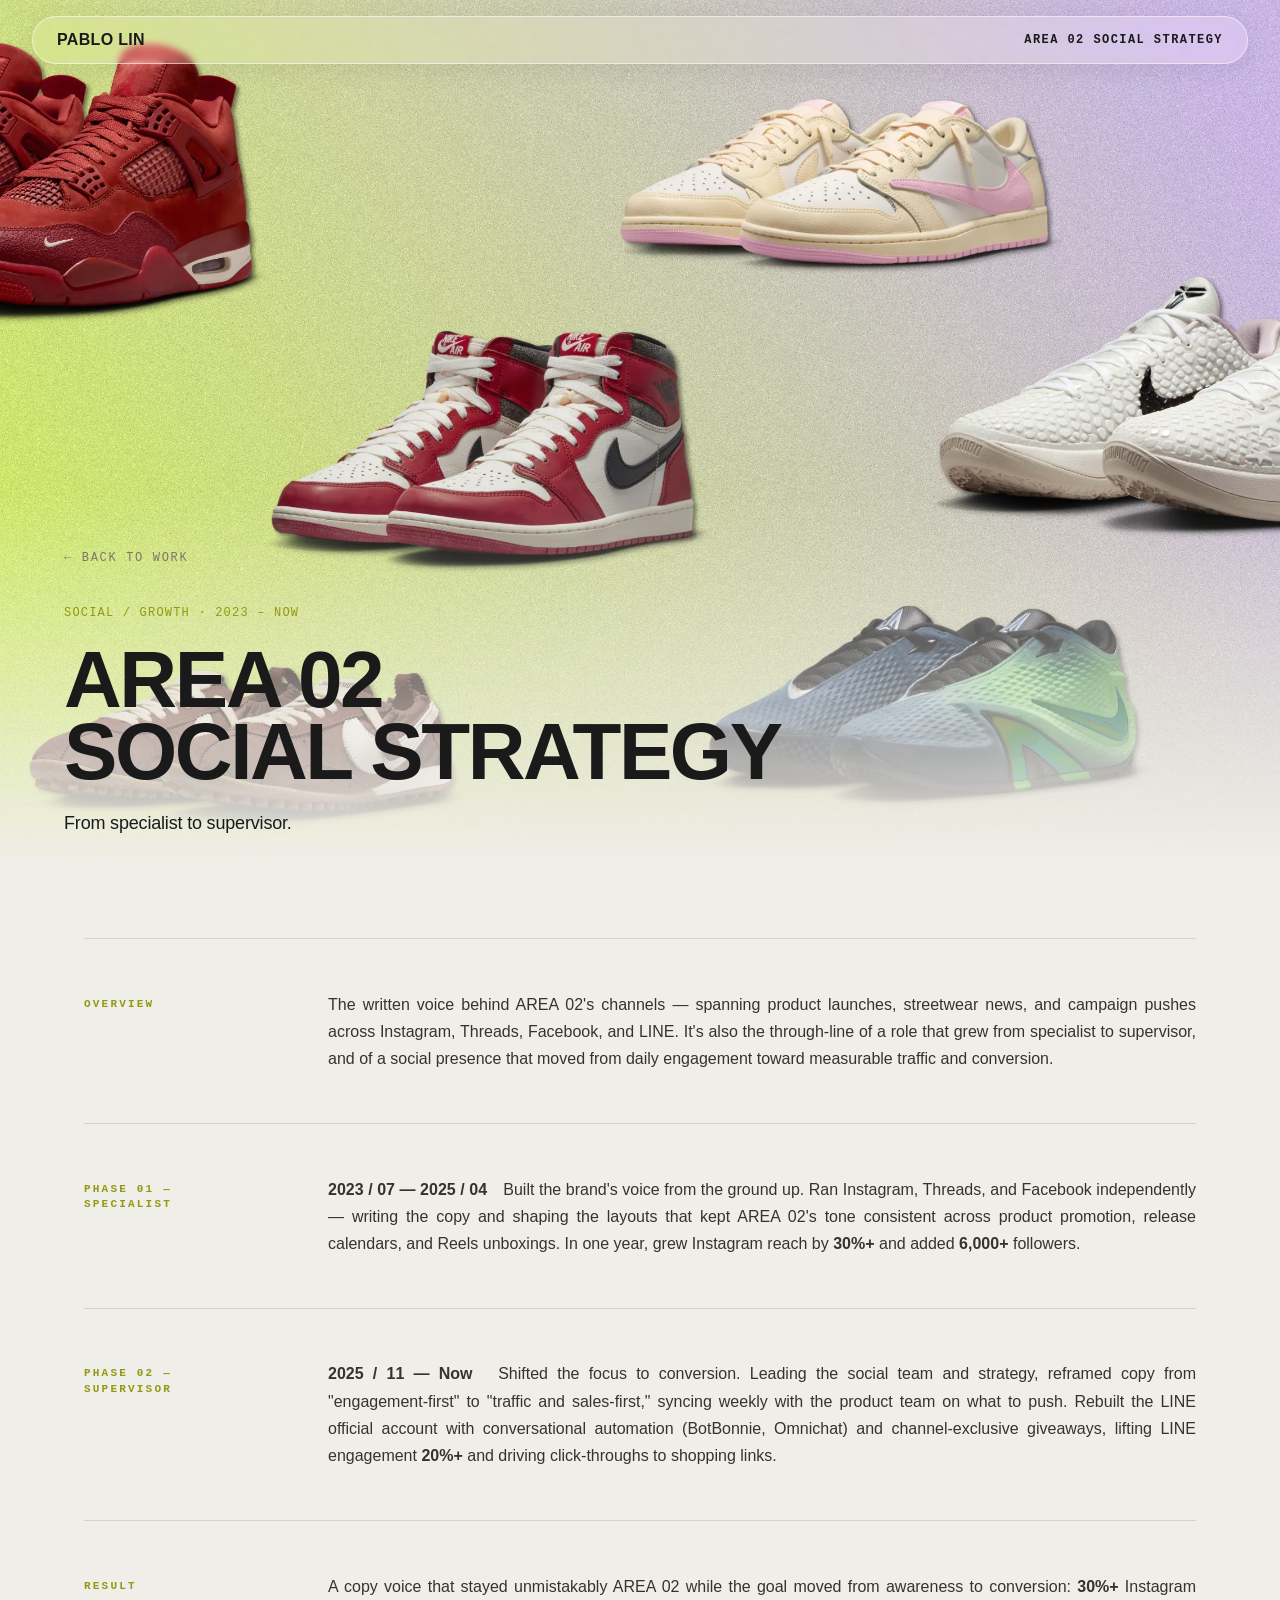
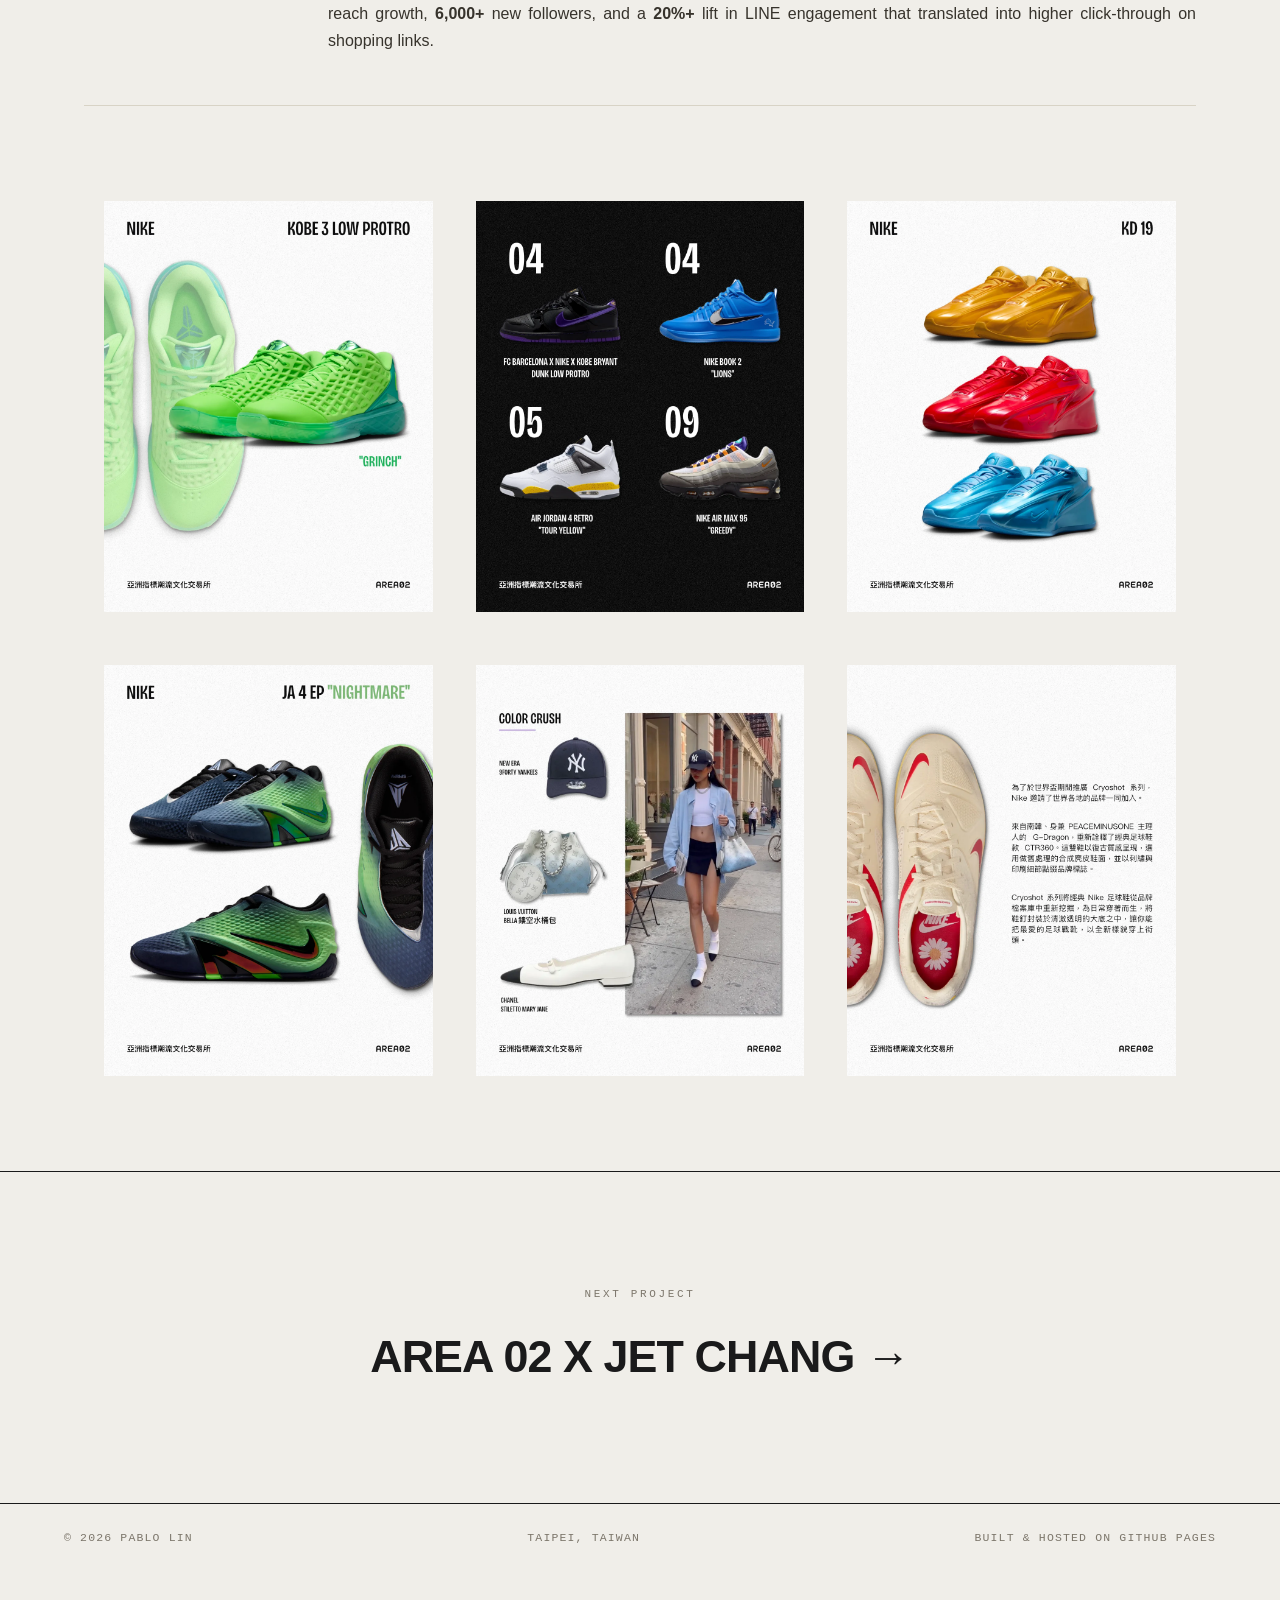
==== work/area02-copywriting.html @ 7b8060ae "更新 copywriting 作品頁內容" ====
<!DOCTYPE html>
<html lang="en">
<head>
<meta charset="UTF-8">
<meta name="viewport" content="width=device-width, initial-scale=1.0">
<title>AREA 02 Copywriting · Pablo Lin</title>
<!-- This page is in /work, so css/js use ../ to go up one level -->
<link rel="stylesheet" href="../style.css">
<link rel="icon" href="data:image/svg+xml,<svg xmlns='http://www.w3.org/2000/svg' viewBox='0 0 100 100'><circle cx='50' cy='50' r='50' fill='%23929910'/></svg>">
</head>
<body>

<nav>
  <a href="../index.html" class="mark">Pablo Lin</a>
</nav>

<!-- 滿版 Banner Hero（僅 Copywriting 頁專用） -->
<section class="cw-hero">
  <!-- 會隨捲動淡出的滿版底圖 -->
  <div class="cw-hero-media">
    <img src="../images/area02-copywriting/area02-copywriting-banner.webp" alt="AREA 02 Copywriting">
  </div>

  <!-- 疊在圖上、靠左下的文字 -->
  <div class="cw-hero-caption">
    <a href="../index.html#work" class="backlink">← Back to Work</a>
    <div class="case-tags">Social / Growth · 2023 – Now</div>
    <h1 class="cw-title">AREA 02<br>Social Strategy</h1>
    <p class="cw-sub">From specialist to supervisor.</p>
  </div>
</section>

<div class="wrap">
  <!-- 總覽：這頁是「文案」的整體能力，而非單一專案 -->
  <div class="case-body reveal">
    <h3>Overview</h3>
    <div>
      <p>The written voice behind AREA 02's channels — spanning product launches, streetwear news, and campaign pushes across Instagram, Threads, Facebook, and LINE. It's also the through-line of a role that grew from specialist to supervisor, and of a social presence that moved from daily engagement toward measurable traffic and conversion.</p>
    </div>
  </div>

  <!-- 第一階段：Specialist -->
  <div class="case-body reveal">
    <h3>Phase 01 — Specialist</h3>
    <div>
      <p><b>2023 / 07 — 2025 / 04</b>　Built the brand's voice from the ground up. Ran Instagram, Threads, and Facebook independently — writing the copy and shaping the layouts that kept AREA 02's tone consistent across product promotion, release calendars, and Reels unboxings. In one year, grew Instagram reach by <strong>30%+</strong> and added <strong>6,000+</strong> followers.</p>
    </div>
  </div>

  <!-- 第二階段：Supervisor -->
  <div class="case-body reveal">
    <h3>Phase 02 — Supervisor</h3>
    <div>
      <p><b>2025 / 11 — Now</b>　Shifted the focus to conversion. Leading the social team and strategy, reframed copy from "engagement-first" to "traffic and sales-first," syncing weekly with the product team on what to push. Rebuilt the LINE official account with conversational automation (BotBonnie, Omnichat) and channel-exclusive giveaways, lifting LINE engagement <strong>20%+</strong> and driving click-throughs to shopping links.</p>
    </div>
  </div>

  <!-- 結論：用真實數字收攏 -->
  <div class="case-body reveal">
    <h3>Result</h3>
    <div>
      <p>A copy voice that stayed unmistakably AREA 02 while the goal moved from awareness to conversion: <strong>30%+</strong> Instagram reach growth, <strong>6,000+</strong> new followers, and a <strong>20%+</strong> lift in LINE engagement that translated into higher click-through on shopping links.</p>
    </div>
  </div>
</div>

<div class="wrap">
  <div class="gallery reveal">
    <div class="shot"><img src="../images/area02-copywriting/area02-copywriting-1.webp" alt="AREA 02 Copywriting — sample 1"></div>
    <div class="shot"><img src="../images/area02-copywriting/area02-copywriting-2.webp" alt="AREA 02 Copywriting — sample 2"></div>
    <div class="shot"><img src="../images/area02-copywriting/area02-copywriting-3.webp" alt="AREA 02 Copywriting — sample 3"></div>
    <div class="shot"><img src="../images/area02-copywriting/area02-copywriting-4.webp" alt="AREA 02 Copywriting — sample 4"></div>
    <div class="shot"><img src="../images/area02-copywriting/area02-copywriting-5.webp" alt="AREA 02 Copywriting — sample 5"></div>
    <div class="shot"><img src="../images/area02-copywriting/area02-copywriting-6.webp" alt="AREA 02 Copywriting — sample 6"></div>
  </div>
</div>

<div class="next-proj">
  <div class="wrap">
    <div class="pre">Next Project</div>
    <a href="area02-jet-chang.html">AREA 02 x Jet Chang →</a>
  </div>
</div>

<footer>
  <span>© 2026 Pablo Lin</span>
  <span>Taipei, Taiwan</span>
  <span>Built &amp; hosted on GitHub Pages</span>
</footer>

<script src="../app.js"></script>
</body>
</html>
---- style.css ----
/* =========================================================
   Pablo Lin — Portfolio 樣式表
   目錄：
   01. 全域設定（變數、reset、共用容器）
   02. 導覽列 NAV（浮動毛玻璃膠囊）
   03. 首頁 HERO（大標、個人資訊、照片、Scroll 提示）
   04. 跑馬燈 MARQUEE
   05. 區塊通用（section 間距、區塊標題）
   06. SELECTED WORK 作品網格
   07. ABOUT 關於
   08. EXPERIENCE 經歷
   09. CONTACT 聯絡
   10. FOOTER 頁尾
   11. 作品內頁 CASE STUDY（內頁 hero、metrics、內文、圖庫、下一個專案）
   12. 進場動畫 REVEAL 與 keyframes
   13. 響應式 RWD（手機 ≤820px）
   14. 列印樣式 PRINT
   15. 頁面切換動畫（View Transitions）
   ========================================================= */


/* ============ 01. 全域設定 ============ */
/* 全站顏色 / 字體變數，改這裡就能一次換色換字 */
:root{
  --paper:#F0EEE9;
  --ink:#1A1A1B;
  --muted:#7c766b;
  --line:#d8d3c6;
  --accent:#929910;
  --display:"Helvetica Neue",Helvetica,Arial,sans-serif;
  --serif:Georgia,"Times New Roman",serif;
  --mono:"SF Mono",ui-monospace,Menlo,Consolas,monospace;
  /* 流動間距系統：手機最小值 → 隨螢幕等比放大 → 約 1600px 一起觸頂維持一致 */
  --space-sm:  clamp(18px, 1.75vw, 28px);
  --space-md:  clamp(28px, 3vw, 48px);
  --space-lg:  clamp(40px, 4vw, 64px);
  --space-xl:  clamp(72px, 9vw, 144px);
  --space-2xl: clamp(110px, 13vw, 208px);
  /* 作品內頁標題區的上方留白（可獨立微調，隨螢幕等比縮放） */
  --case-hero-top: clamp(96px, 11vw, 180px);
}

*{
  margin:0;
  padding:0;
  box-sizing:border-box
}

html{
  scroll-behavior:smooth;
  overflow-x:hidden;
}

body{
  background:var(--paper);
  color:var(--ink);
  font-family:var(--display);
  -webkit-font-smoothing:antialiased;
  overflow-x:hidden;
  line-height:1.4;
}

a{
  color:inherit;
  text-decoration:none
}

::selection{
  background:var(--accent);
  color:#fff
}

/* .wrap：全站共用的置中容器（最大寬 1240、左右留白） */
.wrap{
  max-width:1240px;
  margin:0 auto;
  padding:0 clamp(20px,5vw,64px)
}


/* ============ 02. 導覽列 NAV ============ */
/* 固定在頂端的浮動膠囊，毛玻璃效果 */
nav{
  position:fixed;
  top:clamp(12px, 1.6vw, 16px);          /* 上方距離也隨螢幕微縮，手機更貼近頂端 */
  left:0;
  right:0;
  z-index:50;
  width:calc(100% - clamp(24px, 5vw, 128px));  /* 左右留白隨螢幕等比縮放，取代固定 32px */
  max-width:1600px;                            /* 上方選單列最大寬 1600px */
  margin:0 auto;
  display:flex;
  align-items:center;
  justify-content:space-between;
  gap:24px;
  padding:12px 24px;
  border-radius:100px;
  background:rgba(240,238,233,.3);
  backdrop-filter:blur(3px) saturate(1.4);
  -webkit-backdrop-filter:blur(3px) saturate(1.4);
  border:1px solid rgba(255,255,255,.55);
  box-shadow:0 6px 24px rgba(26,26,27,.08);
  color:var(--ink)
}

nav .mark{
  font-weight:800;
  letter-spacing:.02em;
  font-size:16px;
  text-transform:uppercase
}

nav ul{
  display:flex;
  gap:26px;
  list-style:none;
  font-size:13px;
  letter-spacing:.14em;
  text-transform:uppercase
}

nav a:hover{
  opacity:.55
}

/* 內頁導覽列標題：預設隱藏，往下滑、大標消失後才淡入 */
.nav-title{
  font-family:var(--mono);
  font-size:12px;
  letter-spacing:.12em;
  text-transform:uppercase;
  color:var(--ink);
  font-weight:700;
  opacity:0;
  transform:translateY(-4px);
  transition:opacity .4s ease, transform .4s ease;
  pointer-events:none;
  white-space:nowrap;
  overflow:hidden;
  text-overflow:ellipsis;
  max-width:60vw;
}

nav.show-title .nav-title{
  opacity:1;
  transform:none;
}


/* ============ 03. 首頁 HERO ============ */
/* header：整個首屏，內容靠上排列 */
header{
  min-height:min(100svh, 900px);
  display:flex;
  flex-direction:column;
  justify-content:flex-start;
  position:relative;
  padding-top:clamp(130px,25vh,210px)
}

/* eyebrow：大標上方的小標籤（Social & Marketing…） */
.eyebrow{
  font-family:var(--mono);
  font-size:12px;
  letter-spacing:.32em;
  text-transform:uppercase;
  color:var(--accent);
  margin-bottom:26px
}

.eyebrow span{
  display:inline-block;
  opacity:0;
  transform:translateY(14px);
  animation:rise .8s cubic-bezier(.2,.7,.2,1) forwards
}

/* h1：Pablo Lin 大標，兩個 .row 各佔一行；em 是主色點綴 */
h1{
  font-weight:800;
  font-size:clamp(3rem,9vw,8rem);
  line-height:.86;
  letter-spacing:-.03em;
  text-transform:uppercase
}

h1 .row{
  overflow:hidden;
  display:block
}

h1 .row i{
  display:block;
  font-style:normal;
  transform:translateY(105%);
  animation:slideUp .95s cubic-bezier(.16,1,.3,1) forwards
}

h1 .row:nth-child(2) i{
  animation-delay:.08s
}

h1 em{
  font-family:var(--serif);
  font-style:normal;
  font-weight:400;
  color:var(--accent)
}

/* hero-meta：大標下方的職稱／年資小字 */
.hero-meta{
  display:flex;
  flex-wrap:wrap;
  gap:12px 44px;
  margin-top:clamp(30px,5vw,58px);
  font-size:14px;
  letter-spacing:.02em;
  color:var(--muted);
  opacity:0;
  animation:rise 1s ease .5s forwards
}

.hero-meta b{
  color:var(--ink);
  font-weight:700
}

/* scroll-cue：左下角「Scroll」提示（手機會隱藏） */
.scroll-cue{
  position:absolute;
  bottom:34px;
  left:max(clamp(20px,5vw,64px),calc((100% - 1240px)/2 + clamp(20px,5vw,64px)));
  font-family:var(--mono);
  font-size:11px;
  letter-spacing:.28em;
  text-transform:uppercase;
  color:var(--muted);
  display:flex;
  align-items:center;
  gap:10px;
  opacity:0;
  animation:rise 1s ease .8s forwards
}

.scroll-cue .dot{
  width:6px;
  height:6px;
  border-radius:50%;
  background:var(--accent);
  animation:blink 1.6s infinite
}

/* hero-grid：左文字、右圓形照片的兩欄排版 */
.hero-grid{
  display:grid;
  grid-template-columns:1.4fr .9fr;
  align-items:center;
  gap:clamp(30px,6vw,80px)
}

.hero-photo{
  opacity:0;
  transform:translateY(14px);
  animation:rise 1s ease .45s forwards
}

.hero-photo img{
  width:100%;
  aspect-ratio:1/1;
  border-radius:50%;
  object-fit:cover;
  display:block;
  border:1px solid var(--line)
}


/* ============ 04. 跑馬燈 MARQUEE ============ */
/* 黑底橫向無限捲動的技能標語列 */
.marquee{
  border-top:1px solid var(--ink);
  border-bottom:1px solid var(--ink);
  overflow:hidden;
  white-space:nowrap;
  padding:14px 0;
  background:var(--ink);
  color:var(--paper)
}

.marquee div{
  display:inline-block;
  animation:scroll 28s linear infinite;
  font-weight:700;
  text-transform:uppercase;
  letter-spacing:.04em;
  font-size:15px
}

.marquee span{
  padding:0 26px
}

.marquee span i{
  font-style:normal;
  color:var(--accent)
}


/* ============ 05. 區塊通用 ============ */
/* section：各大區塊的上下間距；sec-head：區塊編號 + 標題 */
section{
  padding:var(--space-xl) 0;
  scroll-margin-top:90px
}

.sec-head{
  display:flex;
  align-items:baseline;
  gap:16px;
  margin-bottom:var(--space-lg);
}

.sec-head .no{
  font-family:var(--mono);
  font-size:13px;
  color:var(--accent);
  letter-spacing:.1em
}

.sec-head h2{
  font-size:clamp(1.6rem,4vw,2.6rem);
  text-transform:uppercase;
  letter-spacing:-.01em;
  font-weight:800
}


/* ============ 06. SELECTED WORK 作品網格 ============ */
/* work-grid：自動排列的卡片網格，寬螢幕多欄、窄螢幕自動變單欄 */
.work-grid{
  display:grid;
  grid-template-columns:repeat(auto-fit,minmax(300px,1fr));
  gap:clamp(24px,3vw,44px)
}

/* work-card：單張作品卡（圖在上、資訊在下） */
.work-card{
  display:flex;
  flex-direction:column
}

/* 圖片區：固定 4:3，hover 時圖片微放大 */
.work-card-img{
  aspect-ratio:4/3;
  overflow:hidden;
  background:var(--line);
  border-radius:14px;
}

.work-card-img img{
  width:100%;
  height:100%;
  object-fit:cover;
  display:block;
  transition:transform .7s cubic-bezier(.22,1,.36,1)
}

.work-card:hover .work-card-img img{
  transform:scale(1.05)
}

/* 卡片文字區：撐滿剩餘高度，好讓 meta 貼到底 */
.work-card-info{
  padding-top:16px;
  display:flex;
  flex-direction:column;
  flex:1
}

.work-card .idx{
  font-family:var(--mono);
  font-size:12px;
  color:var(--muted)
}

.work-card-title{
  font-size:clamp(1.1rem,2vw,1.5rem);
  font-weight:800;
  text-transform:uppercase;
  letter-spacing:-.02em;
  line-height:1.1;
  margin-top:8px;
  transition:color .4s cubic-bezier(.22,1,.36,1)
}

.work-card:hover .work-card-title{
  color:var(--accent)
}

.work-card-desc{
  font-family:var(--display);
  font-size:14px;
  line-height:1.55;
  color:var(--muted);
  margin-top:8px
}

.work-card-meta{
  display:block;
  font-family:var(--mono);
  font-size:11.5px;
  letter-spacing:.06em;
  text-transform:uppercase;
  color:var(--muted);
  margin-top:auto;
  padding-top:12px
}


/* ============ 07. ABOUT 關於 ============ */
/* about-grid：左自我介紹、右能力/工具卡片的兩欄 */
.about-grid{
  display:grid;
  grid-template-columns:1.4fr 1fr;
  gap:clamp(30px,6vw,90px)
}

.about-grid .lead{
  font-size:clamp(1.3rem,3vw,2.1rem);
  line-height:1.32;
  font-weight:500;
  letter-spacing:-.01em
}

.about-grid .lead em{
  font-family:var(--serif);
  font-style:normal;
  color:var(--accent);
  font-weight:400
}

.about-grid .body{
  font-family:var(--display);
  text-align:justify;
  hyphens:auto;
  font-size:15px;
  line-height:1.7;
  color:#4a463f;
  max-width:52ch;
  padding-top:clamp(15px,2.8vw,35px)
}

/* sidecard：右側 Capabilities / Tools 卡片 */
.sidecard{
  border-top:2px solid var(--ink);
  padding-top:20px
}

.sidecard h3{
  font-family:var(--mono);
  font-size:11px;
  letter-spacing:.24em;
  text-transform:uppercase;
  color:var(--muted);
  margin-bottom:16px
}

/* taglist：能力/工具的膠囊標籤（hover 變主色底黑字） */
.taglist{
  display:flex;
  flex-wrap:wrap;
  gap:8px;
  margin-bottom:36px
}

.taglist span{
  border:1px solid var(--line);
  border-radius:100px;
  padding:7px 14px;
  font-size:12.5px;
  letter-spacing:.02em;
  transition:background-color .35s cubic-bezier(.22,1,.36,1),color .35s cubic-bezier(.22,1,.36,1),border-color .35s cubic-bezier(.22,1,.36,1)
}

.taglist span:hover{
  background:var(--accent);
  color:var(--paper);
  border-color:var(--accent)
}


/* ============ 08. EXPERIENCE 經歷 ============ */
/* exp-row：每段經歷（左時間、右職稱與敘述） */
.exp-row{
  display:grid;
  grid-template-columns:180px 1fr;
  gap:20px;
  padding:26px 0;
  border-top:1px solid var(--line)
}

.exp-row:last-child{
  border-bottom:1px solid var(--line)
}

.exp-row .when{
  font-family:var(--mono);
  font-size:12.5px;
  color:var(--muted);
  letter-spacing:.04em;
  padding-top:5px
}

.exp-row .role{
  font-size:clamp(1.15rem,2.4vw,1.5rem);
  font-weight:700;
  text-transform:uppercase;
  letter-spacing:-.01em
}

.exp-row .org{
  color:var(--accent);
  font-weight:700
}

.exp-row p{
  font-family:var(--display);
  text-align:justify;
  hyphens:auto;
  margin-top:10px;
  font-size:14.5px;
  line-height:1.6;
  color:#4a463f;
  max-width:125ch
}

/* 收窄 Experience 到 Contact 之間的間距 */
#experience{
  padding-bottom:var(--space-md)
}


/* ============ 09. CONTACT 聯絡 ============ */
/* 置中的大型 CTA「Let's talk」與社群連結 */
.contact{
  text-align:center;
  padding-top:var(--space-2xl);
  padding-bottom:var(--space-2xl);
}

.contact .pre{
  font-family:var(--mono);
  font-size:12px;
  letter-spacing:.28em;
  text-transform:uppercase;
  color:var(--muted);
  margin-bottom:24px
}

.contact a.big{
  display:inline-block;
  font-size:clamp(2.6rem,12vw,9rem);
  font-weight:800;
  text-transform:uppercase;
  letter-spacing:-.03em;
  line-height:.9;
  transition:.35s
}

.contact a.big:hover{
  color:var(--accent);
  letter-spacing:-.01em
}

.contact a.big em{
  font-family:var(--serif);
  font-style:normal;
  font-weight:400
}

/* socials：Email / IG / LinkedIn，hover 有底線動畫 */
.socials{
  display:flex;
  justify-content:center;
  gap:30px;
  margin-top:44px;
  font-size:13px;
  letter-spacing:.16em;
  text-transform:uppercase
}

.socials a{
  position:relative
}

.socials a::after{
  content:"";
  position:absolute;
  left:0;
  bottom:-5px;
  width:0;
  height:1.5px;
  background:var(--accent);
  transition:.3s
}

.socials a:hover::after{
  width:100%
}


/* ============ 10. FOOTER 頁尾 ============ */
footer{
  border-top:1px solid var(--ink);
  padding:26px clamp(20px,5vw,64px) 64px;
  display:flex;
  justify-content:space-between;
  flex-wrap:wrap;
  gap:12px;
  font-family:var(--mono);
  font-size:11.5px;
  letter-spacing:.1em;
  text-transform:uppercase;
  color:var(--muted)
}


/* ============ 11. 作品內頁 CASE STUDY ============ */
/* case-hero / case-hero-grid：內頁頂端，左文字（含 metrics）右圖片 */
.case-hero{
  padding-top:var(--case-hero-top);
  padding-bottom:var(--space-xl)
}

.backlink{
  font-family:var(--mono);
  font-size:12px;
  letter-spacing:.14em;
  text-transform:uppercase;
  color:var(--muted);
  display:inline-flex;
  gap:8px;
  margin-bottom:var(--space-md);
}

.backlink:hover{
  color:var(--accent)
}

.case-tags{
  font-family:var(--mono);
  font-size:12px;
  letter-spacing:.1em;
  color:var(--accent);
  text-transform:uppercase;
  margin-bottom:var(--space-sm);
}

/* 讓左欄成為「量測容器」，標題依左欄寬度縮放，不影響右邊影片 */
.case-hero-text{
  container-type:inline-size;   /* 宣告這欄是容器，寬度由 grid 比例決定 */
  min-width:0;                  /* 允許左欄照 1.3fr 縮放，不被標題撐寬 */
}

.case-title{
  font-size:clamp(20px, 6cqi, 48px);   /* cqi = 左欄寬度的百分比，不是螢幕 */
  white-space:nowrap;
  font-weight:800;
  text-transform:uppercase;
  letter-spacing:-.03em;
  line-height:.9
}

.case-hero-grid{
  display:grid;
  grid-template-columns:1.3fr .9fr;
  align-items:center;
  gap:clamp(30px,5vw,70px)
}

.case-photo img{
  width:100%;
  aspect-ratio:4/5;
  object-fit:contain;
  display:block;
  border:none;
  border-radius:14px;
}

/* 影片作品：右側自動播放的影片（Reels 直式 9/16；橫式影片改 16/9） */
.case-photo video{
  width:120%;
  aspect-ratio:1/1;
  object-fit:cover;
  display:block;
  border:none;
  border-radius:14px;
  justify-self:end;
}

/* metrics / stat：成效數字（做成像首頁小字的輕量橫排） */
.metrics{
  display:flex;
  flex-wrap:wrap;
  gap:14px 48px;
  background:none;
  border:none;
  margin:var(--space-sm) 0 0;
}

.stat{
  background:none;
  padding:0
}

.stat .num{
  font-size:14px;
  font-weight:700;
  color:var(--ink);
  letter-spacing:.02em;
  line-height:1.3
}

.stat .num em{
  font-family:var(--display);
  font-style:normal;
  color:var(--accent);
  font-weight:800
}

.stat .lbl{
  font-family:var(--display);
  font-size:14px;
  letter-spacing:.02em;
  text-transform:none;
  color:var(--muted);
  margin-top:2px
}

/* case-body：Overview 等內文區塊（左小標、右段落，上下有分隔線） */
.case-body{
  display:grid;
  grid-template-columns:180px 1fr;
  gap:clamp(24px,5vw,70px);
  margin-top:var(--space-md);
  padding:var(--space-lg) 0;
  border-top:1px solid var(--line);
  align-items:start;          /* ← 改回靠上對齊（或直接刪掉這行也是靠上）*/
}

/* 第二塊以後不要 margin-top，讓每條分隔線上下對稱 */
.case-body + .case-body{
  margin-top:0;
}

.case-body:last-of-type{
  border-bottom:1px solid var(--line)
}

.case-body h3{
  font-family:var(--mono);
  font-size:11px;
  letter-spacing:.2em;
  text-transform:uppercase;
  color:var(--accent);
  padding-top:6px
}

.case-body p{
  text-align:justify;
  hyphens:auto;
  font-family:var(--display);
  font-size:clamp(1rem,1.2vw,1.5rem);
  line-height:1.7;
  color:#37332c;
  max-width:100ch
}

.case-body p+p{
  margin-top:var(--space-sm);
}

/* gallery / shot：作品圖庫（兩欄，.tall 可跨兩列做直式圖） */
.gallery{
  display:grid;
  grid-template-columns:repeat(3,minmax(0,1fr));
  gap:3px;
  margin-top:clamp(38px, 6.5vw, 70px);      /* 與「上方」分隔線的距離 */
  margin-bottom:clamp(38px, 6.5vw, 70px);   /* 與「下方」分隔線的距離 */
}

/* 方形圖庫：加上 .gallery-square 的頁面，圖片變 1:1 */
.gallery-square .shot, .gallery-square .shot img{
  aspect-ratio:1/1;
}

.shot{
  aspect-ratio:4/5;
  background:none;
  border:none;
  display:flex;
  align-items:center;
  justify-content:center;
  font-family:var(--mono);
  font-size:12px;
  letter-spacing:.1em;
  text-transform:uppercase;
  color:var(--muted);
  text-align:center;
  padding:20px
}

.shot.tall{
  aspect-ratio:auto;
  grid-row:span 2
}

.shot img{
  width:100%;
  aspect-ratio:4/5;   /* 圖片自己帶比例，高度不再依賴父層 → iOS 也正常 */
  height:auto;
  object-fit:cover;
  display:block
}

/* next-proj：內頁底部「下一個專案」導引 */
.next-proj{
  border-top:1px solid var(--ink);
  padding:var(--space-xl) 0;
  text-align:center;
}

.next-proj .pre{
  font-family:var(--mono);
  font-size:11px;
  letter-spacing:.24em;
  text-transform:uppercase;
  color:var(--muted);
  margin-bottom:var(--space-sm);
}

.next-proj a{
  font-size:clamp(1.4rem,4.5vw,2.8rem);
  font-weight:800;
  text-transform:uppercase;
  letter-spacing:-.02em;
  transition:color .3s
}

.next-proj a:hover{
  color:var(--accent)
}

/* ===== Copywriting 頁專用：滿版 Banner Hero ===== */
/* 滿版一整屏；背景色就是圖片淡出後會露出的顏色 */
.cw-hero{
  position:relative;
  height:100svh;
  overflow:hidden;
  background:var(--paper);
}

/* 會被 JS 淡出的圖層（圖片＋漸層） */
.cw-hero-media{
  position:absolute;
  inset:0;
  will-change:opacity;
  /* 下半部柔和淡出成透明 → 融進 --paper，自然無縫、不變暗 */
  -webkit-mask-image:linear-gradient(to bottom, #000 55%, transparent 96%);
          mask-image:linear-gradient(to bottom, #000 55%, transparent 96%);
}

.cw-hero-media img{
  width:100%;
  height:100%;
  object-fit:cover;
  display:block;
}

/* 左下角文字容器：底部已淡成米白，改用深色才讀得到 */
.cw-hero-caption{
  position:absolute;
  left:0;
  bottom:0;
  width:100%;
  max-width:1600px;
  padding:clamp(24px,5vw,64px);
  color:var(--ink);
}

.cw-hero-caption .backlink{
  color:var(--muted);
  margin-bottom:var(--space-md);
}

.cw-hero-caption .case-tags{
  margin-bottom:var(--space-sm);      /* tags 維持橄欖綠，在深色漸層上也清楚 */
}

/* 滿版大標：這裡是滿版，用 vw 縮放最合適 */
.cw-title{
  font-size:clamp(36px, 6.5vw, 80px);
  font-weight:800;
  text-transform:uppercase;
  letter-spacing:-.03em;
  line-height:.9;
  margin-bottom:var(--space-sm);
}

/* banner 副標題 */
.cw-sub{
  font-size:clamp(12px, 1.5vw, 18px);
  font-weight:400;
  letter-spacing:-.01em;
  line-height:1.4;
  color:var(--ink);
  max-width:36ch;
}


/* ============ 12. 進場動畫 REVEAL 與 keyframes ============ */
/* reveal：捲動進入畫面時淡入上移（由 app.js 加上 .in 觸發） */
.reveal{
  opacity:0;
  transform:translateY(30px);
  transition:opacity .9s cubic-bezier(.16,1,.3,1),transform .9s cubic-bezier(.16,1,.3,1)
}

.reveal.in{
  opacity:1;
  transform:none
}

@keyframes slideUp{
  to{transform:translateY(0)}
}

@keyframes rise{
  to{opacity:1;transform:none}
}

@keyframes blink{
  0%,100%{opacity:1}50%{opacity:.25}
}

@keyframes scroll{
  to{transform:translateX(-50%)}
}


/* ============ 13. 響應式 RWD（手機 ≤820px） ============ */
@media(max-width:820px){
  /* 導覽列：顯示選單連結並縮小塞進膠囊 */
  nav{gap:12px;padding:11px 20px}
  nav ul{display:flex;gap:14px;font-size:11px;letter-spacing:.06em}
  nav .mark{font-size:14px}

  /* 首頁 HERO（手機版）：加大與選單列距離、下方留白對齊跑馬燈下方間距 */
  header{
    min-height:auto;
    padding-top:clamp(100px, 16vh, 140px);   /* ① 小標離選單列更遠，隨螢幕高度等比縮放 */
    padding-bottom:var(--space-xl);          /* ② 跑馬燈「上方」間距 = 下方 #work 的 padding-top，兩邊一致又同步縮放 */
  }
  
  /* 手機版 HERO 排序：小標 → 照片 → 姓名 → 職稱 */
  .hero-grid{
    grid-template-columns:1fr;
    gap:0;                    /* 改由各元素自己的 margin 控距，避免和 gap 疊加 */
  }

  .hero-text{
    display:contents;         /* 外框消失，內部元素直接參與 grid 排序 */
  }

  .eyebrow{
    order:1;                  /* 小標最上面（保留自身的下方間距） */
    display:inline-block;font-size:8px;
  }

  .hero-photo{
    order:2;
    max-width:200px;
    margin:0 0 24px;          /* 靠左 + 與姓名的距離 */
    justify-self:start;       /* grid 成員靠左對齊 */
  }

  h1{
    order:3;                  /* 姓名 */
  }

  .hero-meta{
    order:4;                  /* 職稱（保留自身的上方間距） */
  }

  h1 .row{display:inline-block}      /* 大標在手機並成一行 */
  .scroll-cue{display:none}          /* 手機隱藏 Scroll 提示 */

  /* 跑馬燈：縮小字級與高度 */
  .marquee{padding:8px 0}
  .marquee div{font-size:10px}
  .marquee span{padding:0 16px}

  /* 手機版：Selected Work 卡片間距再開大 */
  .work-grid {
    gap: 48px;
  }

  /* 手機版：每張卡片下方加分隔線（最後一張不加） */
  .work-card:not(:last-child) {
    padding-bottom: 48px;
    border-bottom: 1px solid var(--line);
  }

  /* About / Experience：收成單欄；長文改左對齊比較好讀 */
  .about-grid{grid-template-columns:1fr}
  .exp-row{grid-template-columns:1fr;gap:6px}
  .about-grid .body,.exp-row p{text-align:left;hyphens:none}

  /* 作品內頁：hero 與內文收成單欄、圖片置中 */
  .case-hero-grid{grid-template-columns:1fr;gap:28px}
  /* 手機版：作品內頁影片加寬一點、隨螢幕等比縮放、置中 */
  .case-photo video{
    width:100%;         /* 主要調整鈕：想更寬就把這個 % 加大（例如 92%） */
    max-width:400px;   /* 大手機上的安全上限，避免過寬 */
    margin:0 auto;
  }

  .case-body{grid-template-columns:1fr;gap:14px}
  /* 手機版：單欄要用 minmax(0,1fr)，格子才不會被大圖撐破 */
  .gallery{grid-template-columns:minmax(0,1fr)}
  /* grid 項目預設 min-width:auto 會被圖片撐開，強制歸零 */
  .shot{min-width:0}
  .shot.tall{grid-row:auto;aspect-ratio:4/3}

  /* 手機版：作品內頁照片置中、限制最大寬避免破版 */
  .case-photo img{
    width:90%;
    max-width:420px;
    margin:0 auto;
  }

  /* Copywriting 內頁手機版：banner 裁切對齊中間偏上（依你的圖調整） */
  .cw-hero-media img{
    object-position:35% 50%;
  }
}


/* ============ 14. 列印樣式 PRINT ============ */
/* 列印時隱藏導覽/動畫、白底、縮短間距 */
@media print{
  nav,.scroll-cue,.marquee{display:none}
  body{background:#fff}
  .reveal{opacity:1;transform:none}
  section{padding:30px 0}
  header{min-height:auto}
}


/* ============ 15. 頁面切換動畫（View Transitions） ============ */
/* 啟用跨頁面切換動畫 */
@view-transition{
  navigation: auto;
}

@keyframes page-slide-up{
  from{ transform: translateY(100%);}
}

@keyframes page-slide-down{
  to{ transform: translateY(100%);}
}

/* 前進（點連結進入新頁）：新頁從底部滑上來、蓋住舊頁 */
html:active-view-transition-type(forward)::view-transition-new(root){
  animation: .8s cubic-bezier(.22,1,.36,1) both page-slide-up;
}

html:active-view-transition-type(forward)::view-transition-old(root){
  animation: none;
}

/* 返回：舊頁往下滑走、露出底下的前一頁 */
html:active-view-transition-type(back)::view-transition-old(root){
  animation: .8s cubic-bezier(.22,1,.36,1) both page-slide-down; z-index: 9999;
}

html:active-view-transition-type(back)::view-transition-new(root){
  animation: none;
}

/* 後備：瀏覽器沒判斷到方向時，一律用上滑（不會壞） */
::view-transition-new(root){
  animation: .5s cubic-bezier(.22,1,.36,1) both page-slide-up;
}
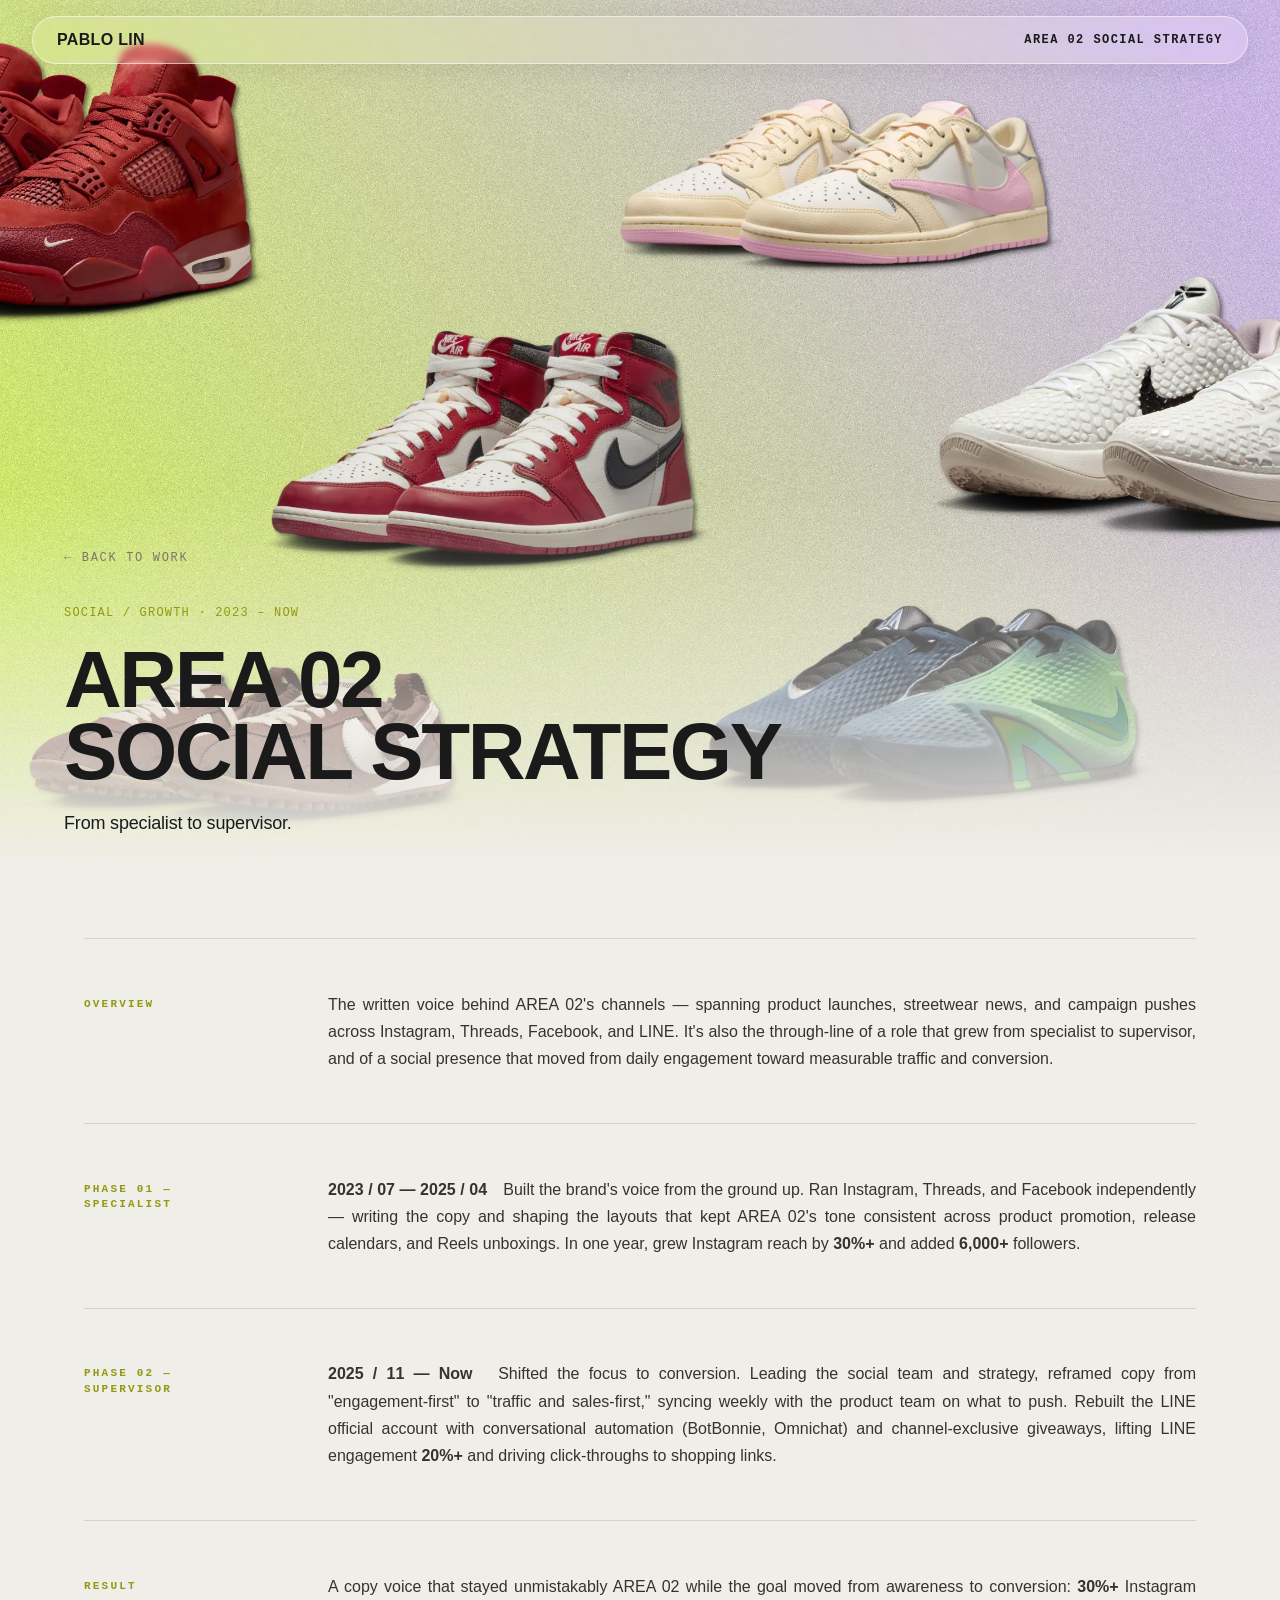
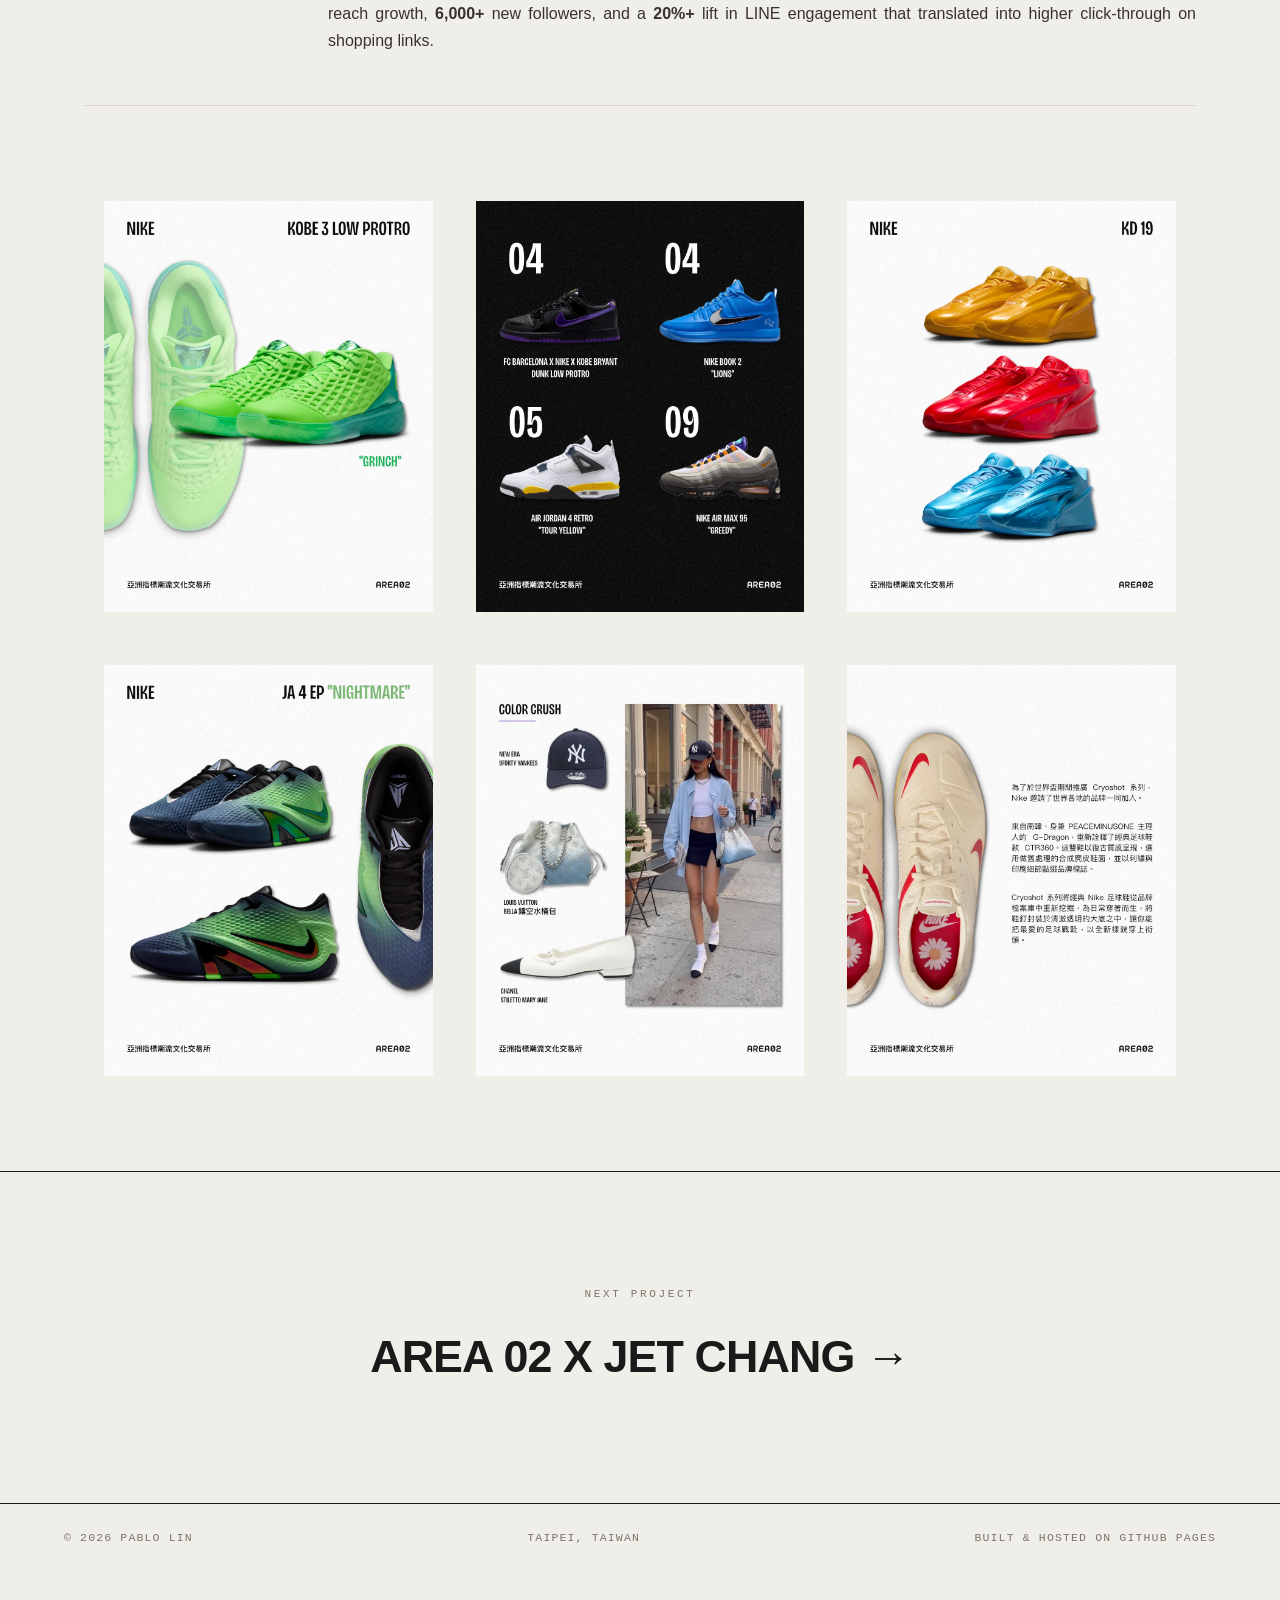
==== commit 6946022b: "大型更新，內頁設計改版" ====
--- a/work/area02-copywriting.html
+++ b/work/area02-copywriting.html
@@ -66,12 +66,12 @@
 
 <div class="wrap">
   <div class="gallery reveal">
-    <div class="shot"><img src="../images/area02-copywriting/area02-copywriting-1.webp" alt="AREA 02 Copywriting — sample 1"></div>
-    <div class="shot"><img src="../images/area02-copywriting/area02-copywriting-2.webp" alt="AREA 02 Copywriting — sample 2"></div>
-    <div class="shot"><img src="../images/area02-copywriting/area02-copywriting-3.webp" alt="AREA 02 Copywriting — sample 3"></div>
-    <div class="shot"><img src="../images/area02-copywriting/area02-copywriting-4.webp" alt="AREA 02 Copywriting — sample 4"></div>
-    <div class="shot"><img src="../images/area02-copywriting/area02-copywriting-5.webp" alt="AREA 02 Copywriting — sample 5"></div>
-    <div class="shot"><img src="../images/area02-copywriting/area02-copywriting-6.webp" alt="AREA 02 Copywriting — sample 6"></div>
+    <div class="shot"><img src="../images/area02-copywriting/area02-copywriting-1.webp" alt="AREA 02 Copywriting — sample 1" loading="lazy" decoding="async"></div>
+    <div class="shot"><img src="../images/area02-copywriting/area02-copywriting-2.webp" alt="AREA 02 Copywriting — sample 2" loading="lazy" decoding="async"></div>
+    <div class="shot"><img src="../images/area02-copywriting/area02-copywriting-3.webp" alt="AREA 02 Copywriting — sample 3" loading="lazy" decoding="async"></div>
+    <div class="shot"><img src="../images/area02-copywriting/area02-copywriting-4.webp" alt="AREA 02 Copywriting — sample 4" loading="lazy" decoding="async"></div>
+    <div class="shot"><img src="../images/area02-copywriting/area02-copywriting-5.webp" alt="AREA 02 Copywriting — sample 5" loading="lazy" decoding="async"></div>
+    <div class="shot"><img src="../images/area02-copywriting/area02-copywriting-6.webp" alt="AREA 02 Copywriting — sample 6" loading="lazy" decoding="async"></div>
   </div>
 </div>
 
--- a/style.css
+++ b/style.css
@@ -38,6 +38,8 @@
   --space-2xl: clamp(110px, 13vw, 208px);
   /* 作品內頁標題區的上方留白（可獨立微調，隨螢幕等比縮放） */
   --case-hero-top: clamp(96px, 11vw, 180px);
+  /* Reels split hero：左右到邊界的間距（左右一致、隨螢幕等比縮放）*/
+  --cw-edge:clamp(24px, 5vw, 64px);
 }
 
 *{
@@ -100,7 +102,14 @@
   -webkit-backdrop-filter:blur(3px) saturate(1.4);
   border:1px solid rgba(255,255,255,.55);
   box-shadow:0 6px 24px rgba(26,26,27,.08);
-  color:var(--ink)
+  color:var(--ink);
+  transition:color .4s ease, background-color .4s ease, border-color .4s ease;
+}
+
+nav.nav-light{
+  color:var(--paper);
+  background:rgba(26,26,27,.3);
+  border-color:rgba(255,255,255,.2);
 }
 
 nav .mark{
@@ -850,6 +859,7 @@
   color:var(--accent)
 }
 
+
 /* ===== Copywriting 頁專用：滿版 Banner Hero ===== */
 /* 滿版一整屏；背景色就是圖片淡出後會露出的顏色 */
 .cw-hero{
@@ -883,7 +893,7 @@
   bottom:0;
   width:100%;
   max-width:1600px;
-  padding:clamp(24px,5vw,64px);
+  padding:var(--cw-edge);
   color:var(--ink);
 }
 
@@ -917,6 +927,63 @@
 }
 
 
+/* ===== cw-hero「左文字 / 右直式影片」版（Reels 頁）===== */
+/* 右側清晰直式影片 */
+.cw-hero-video{
+  position:absolute;
+  right:var(--cw-edge);
+  bottom:var(--cw-edge);
+  height:min(78svh, 88vw);      /* 64svh → 80svh，從右下角放大 */
+  aspect-ratio:9/16;
+  object-fit:cover;
+  border-radius:16px;
+  box-shadow:0 14px 36px rgba(0,0,0,.4);
+  z-index:2;
+}
+
+/* split 版：文字容器縮到左側，並成為「量測容器」讓標題單行縮放 */
+.cw-hero--split .cw-hero-caption{
+  width:min(62vw, 860px);      /* 原本 48vw/600 → 給標題更多空間 */
+  max-width:none;
+  container-type:inline-size;
+}
+
+.cw-title.oneline{
+  white-space:nowrap;
+  font-size:clamp(30px, 8cqi, 62px);   /* 上限 46 → 58，桌機明顯變大 */
+}
+
+/* split 版遮罩：緩動漸層整體下移 → 背景多露、淡出集中在底部 */
+.cw-hero--split .cw-hero-media{
+  -webkit-mask-image:linear-gradient(
+    to bottom,
+    #000 0%,
+    #000 52%,
+    rgba(0,0,0,0.94) 58%,
+    rgba(0,0,0,0.82) 64%,
+    rgba(0,0,0,0.65) 70%,
+    rgba(0,0,0,0.45) 76%,
+    rgba(0,0,0,0.26) 82%,
+    rgba(0,0,0,0.12) 88%,
+    rgba(0,0,0,0.04) 94%,
+    transparent 100%
+  );
+  mask-image:linear-gradient(
+    to bottom,
+    #000 0%,
+    #000 52%,
+    rgba(0,0,0,0.94) 58%,
+    rgba(0,0,0,0.82) 64%,
+    rgba(0,0,0,0.65) 70%,
+    rgba(0,0,0,0.45) 76%,
+    rgba(0,0,0,0.26) 82%,
+    rgba(0,0,0,0.12) 88%,
+    rgba(0,0,0,0.04) 94%,
+    transparent 100%
+  );
+}
+
+
 /* ============ 12. 進場動畫 REVEAL 與 keyframes ============ */
 /* reveal：捲動進入畫面時淡入上移（由 app.js 加上 .in 觸發） */
 .reveal{
@@ -1041,6 +1108,25 @@
   /* Copywriting 內頁手機版：banner 裁切對齊中間偏上（依你的圖調整） */
   .cw-hero-media img{
     object-position:35% 50%;
+  }
+
+  /* split 版手機:影片置中偏上、文字置底、標題可換行 */
+  .cw-hero-video{
+    right:50%;
+    transform:translateX(50%);
+    bottom:auto;
+    top:clamp(80px, 12vh, 120px);
+    height:min(48svh, 68vw);
+  }
+
+  .cw-hero--split .cw-hero-caption{
+    width:100%;
+    container-type:normal;
+  }
+
+  .cw-title.oneline{
+    white-space:normal;      /* 手機允許換行，避免字被壓太小 */
+    font-size:clamp(26px, 8vw, 44px);
   }
 }
 
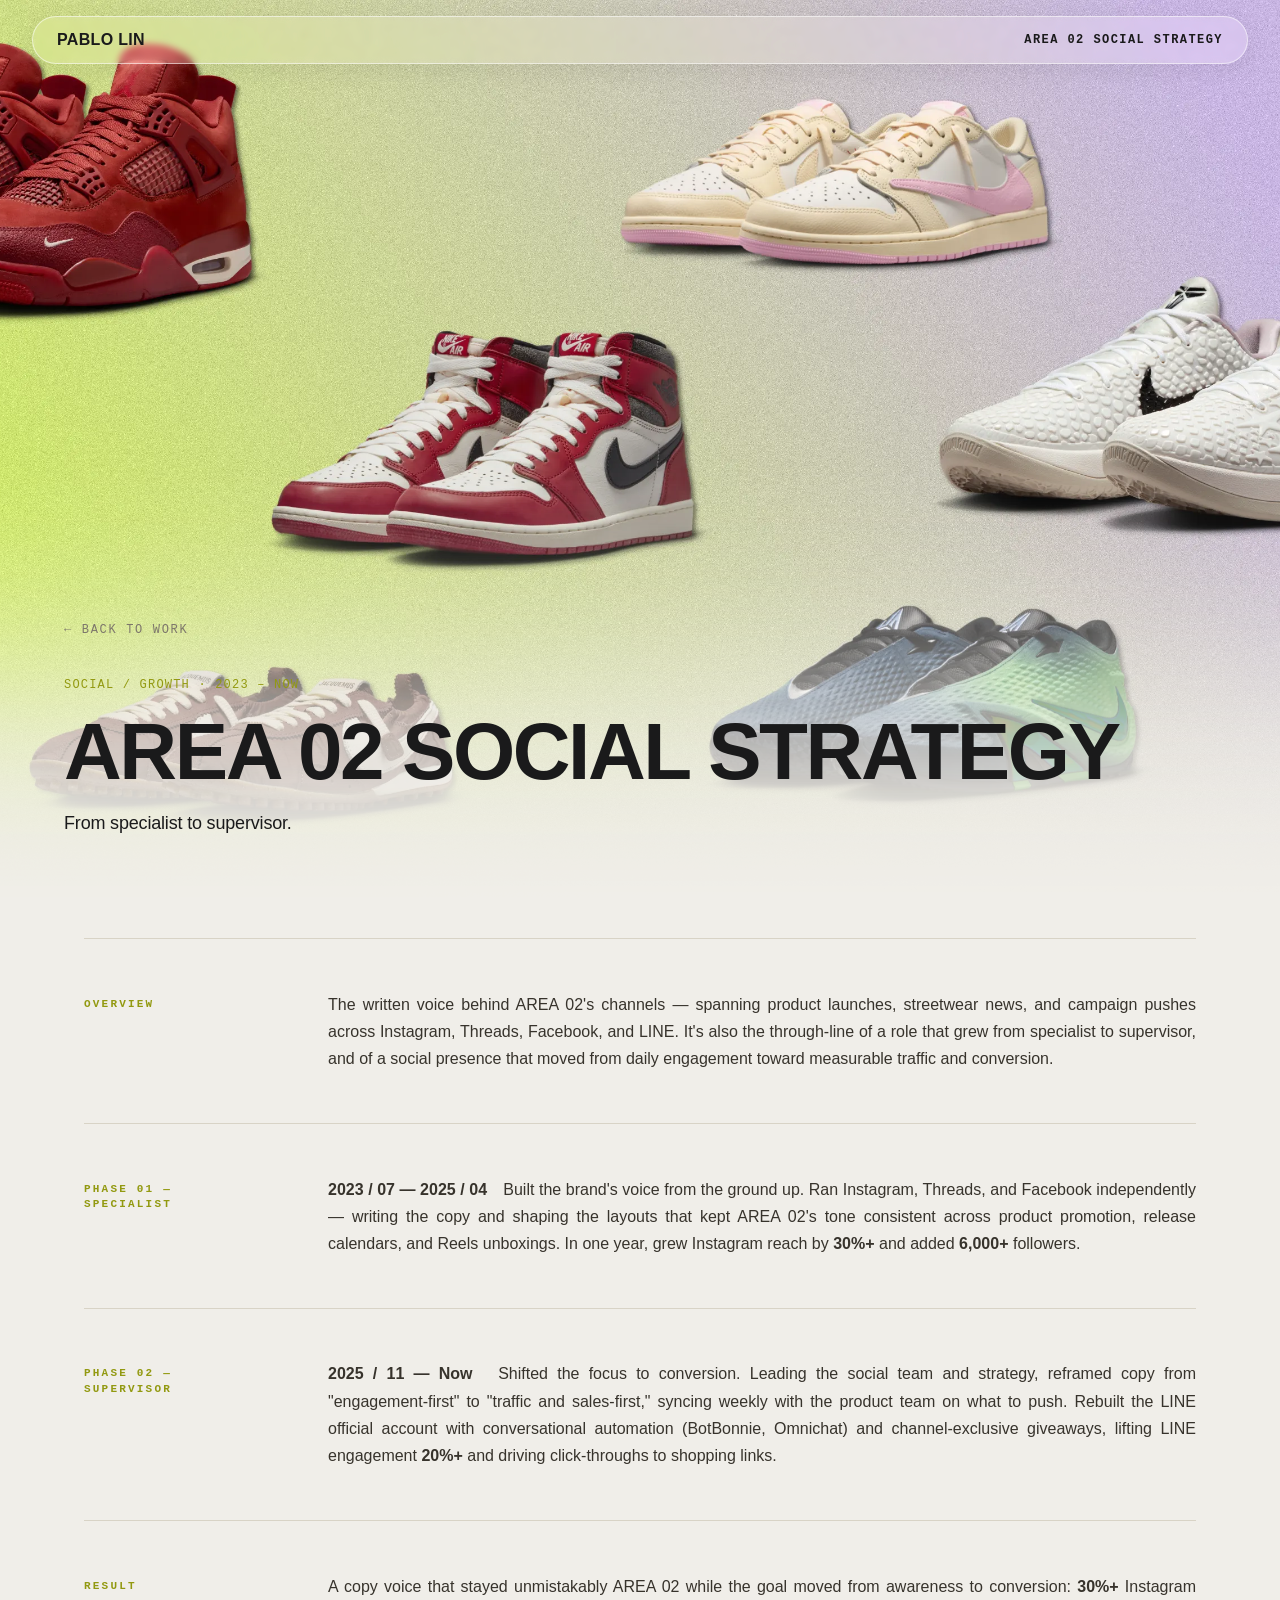
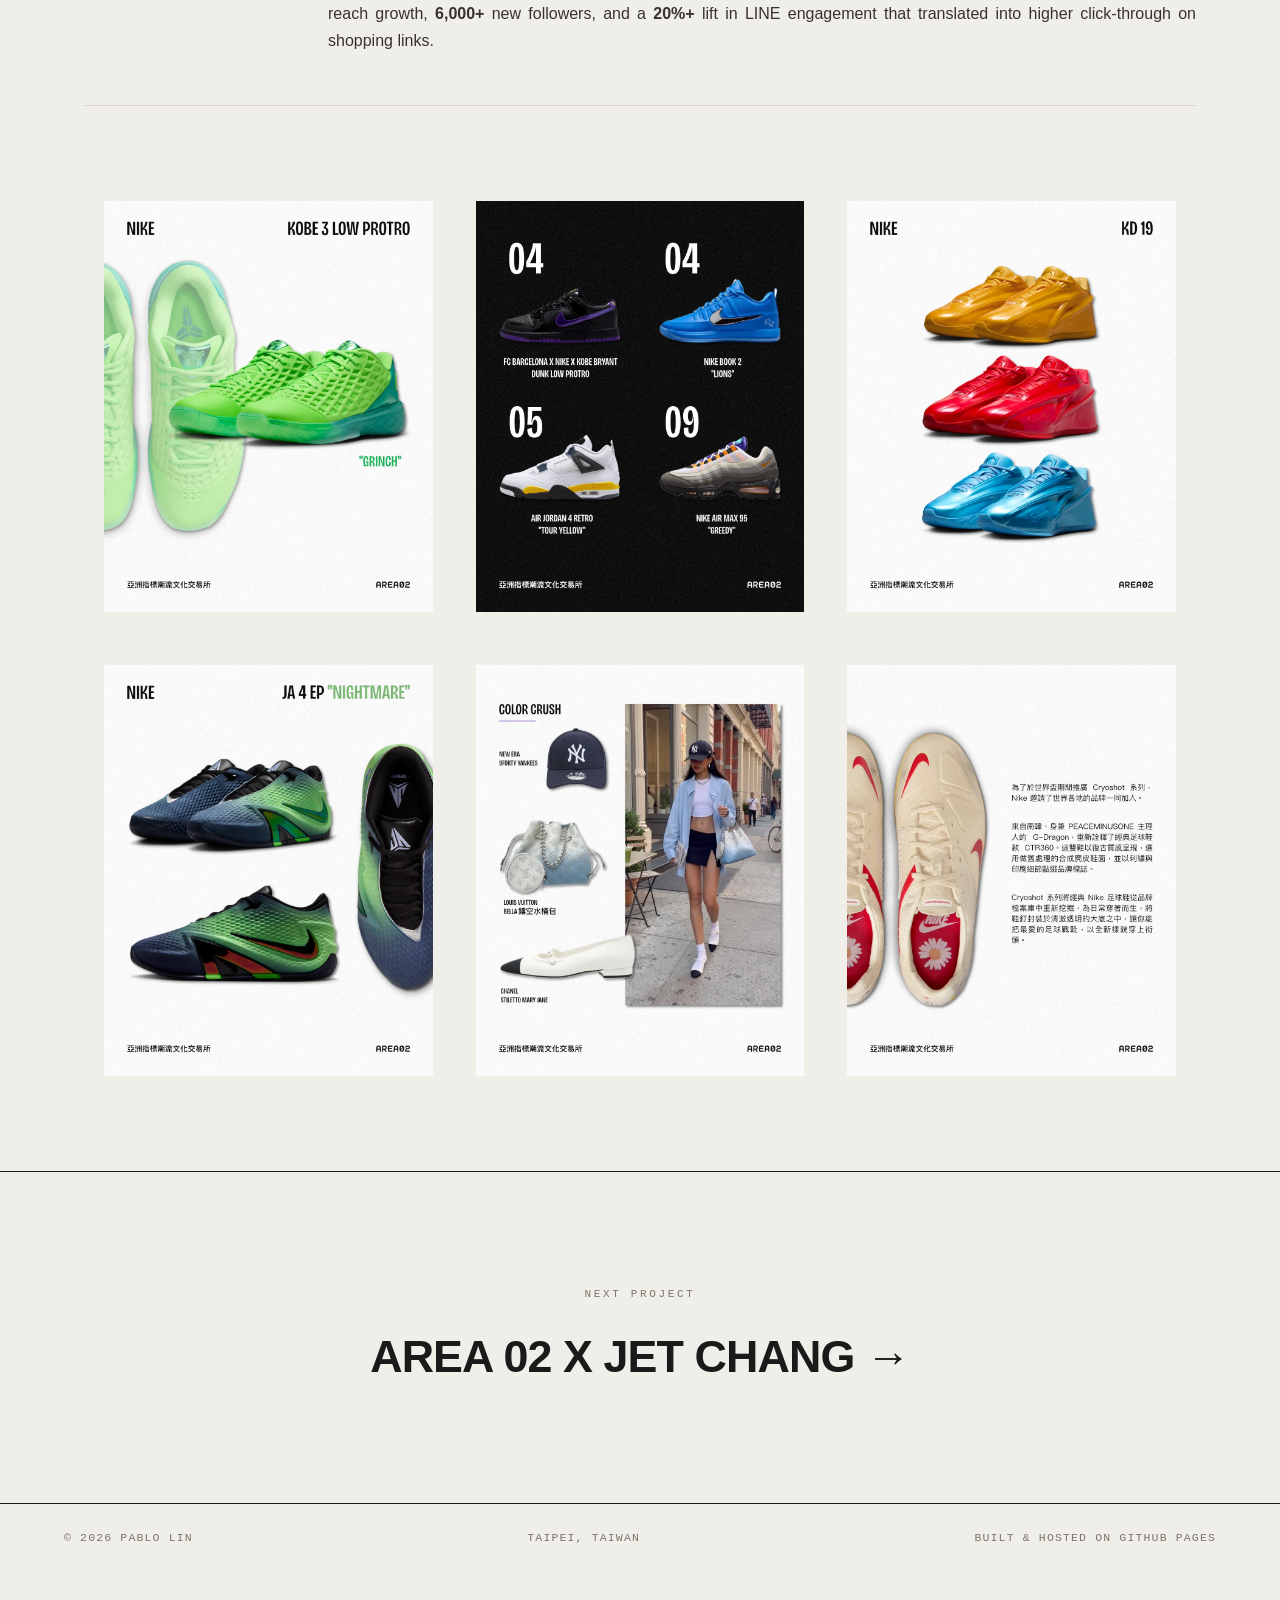
==== commit 27e0e54d: "部分作品頁面移除 metrics" ====
--- a/work/area02-copywriting.html
+++ b/work/area02-copywriting.html
@@ -25,7 +25,7 @@
   <div class="cw-hero-caption">
     <a href="../index.html#work" class="backlink">← Back to Work</a>
     <div class="case-tags">Social / Growth · 2023 – Now</div>
-    <h1 class="cw-title">AREA 02<br>Social Strategy</h1>
+    <h1 class="cw-title">AREA 02 Social Strategy</h1>
     <p class="cw-sub">From specialist to supervisor.</p>
   </div>
 </section>
--- a/style.css
+++ b/style.css
@@ -106,10 +106,31 @@
   transition:color .4s ease, background-color .4s ease, border-color .4s ease;
 }
 
+/* 疊在深色區塊上時，只翻文字顏色，背景/邊框維持原本毛玻璃 */
 nav.nav-light{
   color:var(--paper);
+}
+
+
+/* ===== 單頁深色主題（套在 <body class="theme-dark"> 的頁面）===== */
+/* 翻轉設計變數：底色轉黑、文字轉白，次要色與分隔線一起反過來 */
+body.theme-dark{
+  --paper:#1a1a1b;   /* 底色改黑（banner 會淡出成黑，與深照片無縫）*/
+  --ink:#F0EEE9;     /* 主要文字翻白 */
+  --muted:#9c968b;   /* 次要文字：黑底上調亮才看得清 */
+  --line:#33302b;    /* 分隔線：黑底上的低調線 */
+  /* --accent 橄欖綠不變，深淺底都適用 */
+}
+
+/* 導覽列：深色頁改用深色毛玻璃（文字已由 --ink 自動翻白）*/
+body.theme-dark nav{
   background:rgba(26,26,27,.3);
   border-color:rgba(255,255,255,.2);
+}
+
+/* 內文段落原本用寫死的深色 #37332c，深色頁改成淺色 */
+body.theme-dark .case-body p{
+  color:#cbc5ba;
 }
 
 nav .mark{
@@ -869,92 +890,12 @@
   background:var(--paper);
 }
 
-/* 會被 JS 淡出的圖層（圖片＋漸層） */
+/* 會被 JS 淡出的圖層（圖片＋漸層）— 全站共用多色階緩動漸層 */
 .cw-hero-media{
   position:absolute;
   inset:0;
   will-change:opacity;
-  /* 下半部柔和淡出成透明 → 融進 --paper，自然無縫、不變暗 */
-  -webkit-mask-image:linear-gradient(to bottom, #000 55%, transparent 96%);
-          mask-image:linear-gradient(to bottom, #000 55%, transparent 96%);
-}
-
-.cw-hero-media img{
-  width:100%;
-  height:100%;
-  object-fit:cover;
-  display:block;
-}
-
-/* 左下角文字容器：底部已淡成米白，改用深色才讀得到 */
-.cw-hero-caption{
-  position:absolute;
-  left:0;
-  bottom:0;
-  width:100%;
-  max-width:1600px;
-  padding:var(--cw-edge);
-  color:var(--ink);
-}
-
-.cw-hero-caption .backlink{
-  color:var(--muted);
-  margin-bottom:var(--space-md);
-}
-
-.cw-hero-caption .case-tags{
-  margin-bottom:var(--space-sm);      /* tags 維持橄欖綠，在深色漸層上也清楚 */
-}
-
-/* 滿版大標：這裡是滿版，用 vw 縮放最合適 */
-.cw-title{
-  font-size:clamp(36px, 6.5vw, 80px);
-  font-weight:800;
-  text-transform:uppercase;
-  letter-spacing:-.03em;
-  line-height:.9;
-  margin-bottom:var(--space-sm);
-}
-
-/* banner 副標題 */
-.cw-sub{
-  font-size:clamp(12px, 1.5vw, 18px);
-  font-weight:400;
-  letter-spacing:-.01em;
-  line-height:1.4;
-  color:var(--ink);
-  max-width:36ch;
-}
-
-
-/* ===== cw-hero「左文字 / 右直式影片」版（Reels 頁）===== */
-/* 右側清晰直式影片 */
-.cw-hero-video{
-  position:absolute;
-  right:var(--cw-edge);
-  bottom:var(--cw-edge);
-  height:min(78svh, 88vw);      /* 64svh → 80svh，從右下角放大 */
-  aspect-ratio:9/16;
-  object-fit:cover;
-  border-radius:16px;
-  box-shadow:0 14px 36px rgba(0,0,0,.4);
-  z-index:2;
-}
-
-/* split 版：文字容器縮到左側，並成為「量測容器」讓標題單行縮放 */
-.cw-hero--split .cw-hero-caption{
-  width:min(62vw, 860px);      /* 原本 48vw/600 → 給標題更多空間 */
-  max-width:none;
-  container-type:inline-size;
-}
-
-.cw-title.oneline{
-  white-space:nowrap;
-  font-size:clamp(30px, 8cqi, 62px);   /* 上限 46 → 58，桌機明顯變大 */
-}
-
-/* split 版遮罩：緩動漸層整體下移 → 背景多露、淡出集中在底部 */
-.cw-hero--split .cw-hero-media{
+  /* 下半部多色階柔和淡出成透明 → 融進底色，無縫、不變暗 */
   -webkit-mask-image:linear-gradient(
     to bottom,
     #000 0%,
@@ -983,6 +924,80 @@
   );
 }
 
+.cw-hero-media img{
+  width:100%;
+  height:100%;
+  object-fit:cover;
+  display:block;
+}
+
+/* 左下角文字容器：底部已淡成米白，改用深色才讀得到 */
+.cw-hero-caption{
+  position:absolute;
+  left:0;
+  bottom:0;
+  width:100%;
+  max-width:1600px;
+  padding:var(--cw-edge);
+  color:var(--ink);
+}
+
+.cw-hero-caption .backlink{
+  color:var(--muted);
+  margin-bottom:var(--space-md);
+}
+
+.cw-hero-caption .case-tags{
+  margin-bottom:var(--space-sm);      /* tags 維持橄欖綠，在深色漸層上也清楚 */
+}
+
+/* 滿版大標：這裡是滿版，用 vw 縮放最合適 */
+.cw-title{
+  font-size:clamp(36px, 6.5vw, 80px);
+  font-weight:800;
+  text-transform:uppercase;
+  letter-spacing:-.03em;
+  line-height:.9;
+  margin-bottom:var(--space-sm);
+}
+
+/* banner 副標題 */
+.cw-sub{
+  font-size:clamp(12px, 1.5vw, 18px);
+  font-weight:400;
+  letter-spacing:-.01em;
+  line-height:1.4;
+  color:var(--ink);
+  max-width:42ch;
+}
+
+
+/* ===== cw-hero「左文字 / 右直式影片」版（Reels 頁）===== */
+/* 右側清晰直式影片 */
+.cw-hero-video{
+  position:absolute;
+  right:var(--cw-edge);
+  bottom:var(--cw-edge);
+  height:min(78svh, 88vw);      /* 64svh → 80svh，從右下角放大 */
+  aspect-ratio:9/16;
+  object-fit:cover;
+  border-radius:16px;
+  box-shadow:0 14px 36px rgba(0,0,0,.4);
+  z-index:2;
+}
+
+/* split 版：文字容器縮到左側，並成為「量測容器」讓標題單行縮放 */
+.cw-hero--split .cw-hero-caption{
+  width:min(62vw, 860px);      /* 原本 48vw/600 → 給標題更多空間 */
+  max-width:none;
+  container-type:inline-size;
+}
+
+.cw-title.oneline{
+  white-space:nowrap;
+  font-size:clamp(30px, 8cqi, 62px);   /* 上限 46 → 58，桌機明顯變大 */
+}
+
 
 /* ============ 12. 進場動畫 REVEAL 與 keyframes ============ */
 /* reveal：捲動進入畫面時淡入上移（由 app.js 加上 .in 觸發） */
@@ -1116,17 +1131,34 @@
     transform:translateX(50%);
     bottom:auto;
     top:clamp(80px, 12vh, 120px);
-    height:min(48svh, 68vw);
-  }
-
+    height:min(80svh, 100vw);
+  }
+
+  /* split 版手機：文字容器撐滿，但保留 inline-size 容器，標題才能用 cqi 縮放 */
   .cw-hero--split .cw-hero-caption{
     width:100%;
-    container-type:normal;
-  }
-
+    /* 不要覆寫 container-type，沿用桌機的 inline-size */
+  }
+
+  /* 標題：手機也維持單行，字級依容器寬度等比縮放（cqi），長標題自動變小不換行 */
   .cw-title.oneline{
-    white-space:normal;      /* 手機允許換行，避免字被壓太小 */
-    font-size:clamp(26px, 8vw, 44px);
+    white-space:nowrap;
+    font-size:clamp(22px, 6cqi, 44px);
+  }
+
+  /* metrics：手機維持三欄一行，縮小字級與欄距塞得下 */
+  .metrics{
+    flex-wrap:nowrap;
+    gap:10px 16px;
+  }
+
+  .metrics .num{
+    font-size:13px;
+  }
+
+  .metrics .lbl{
+    font-size:11px;
+    line-height:1.25;
   }
 }
 
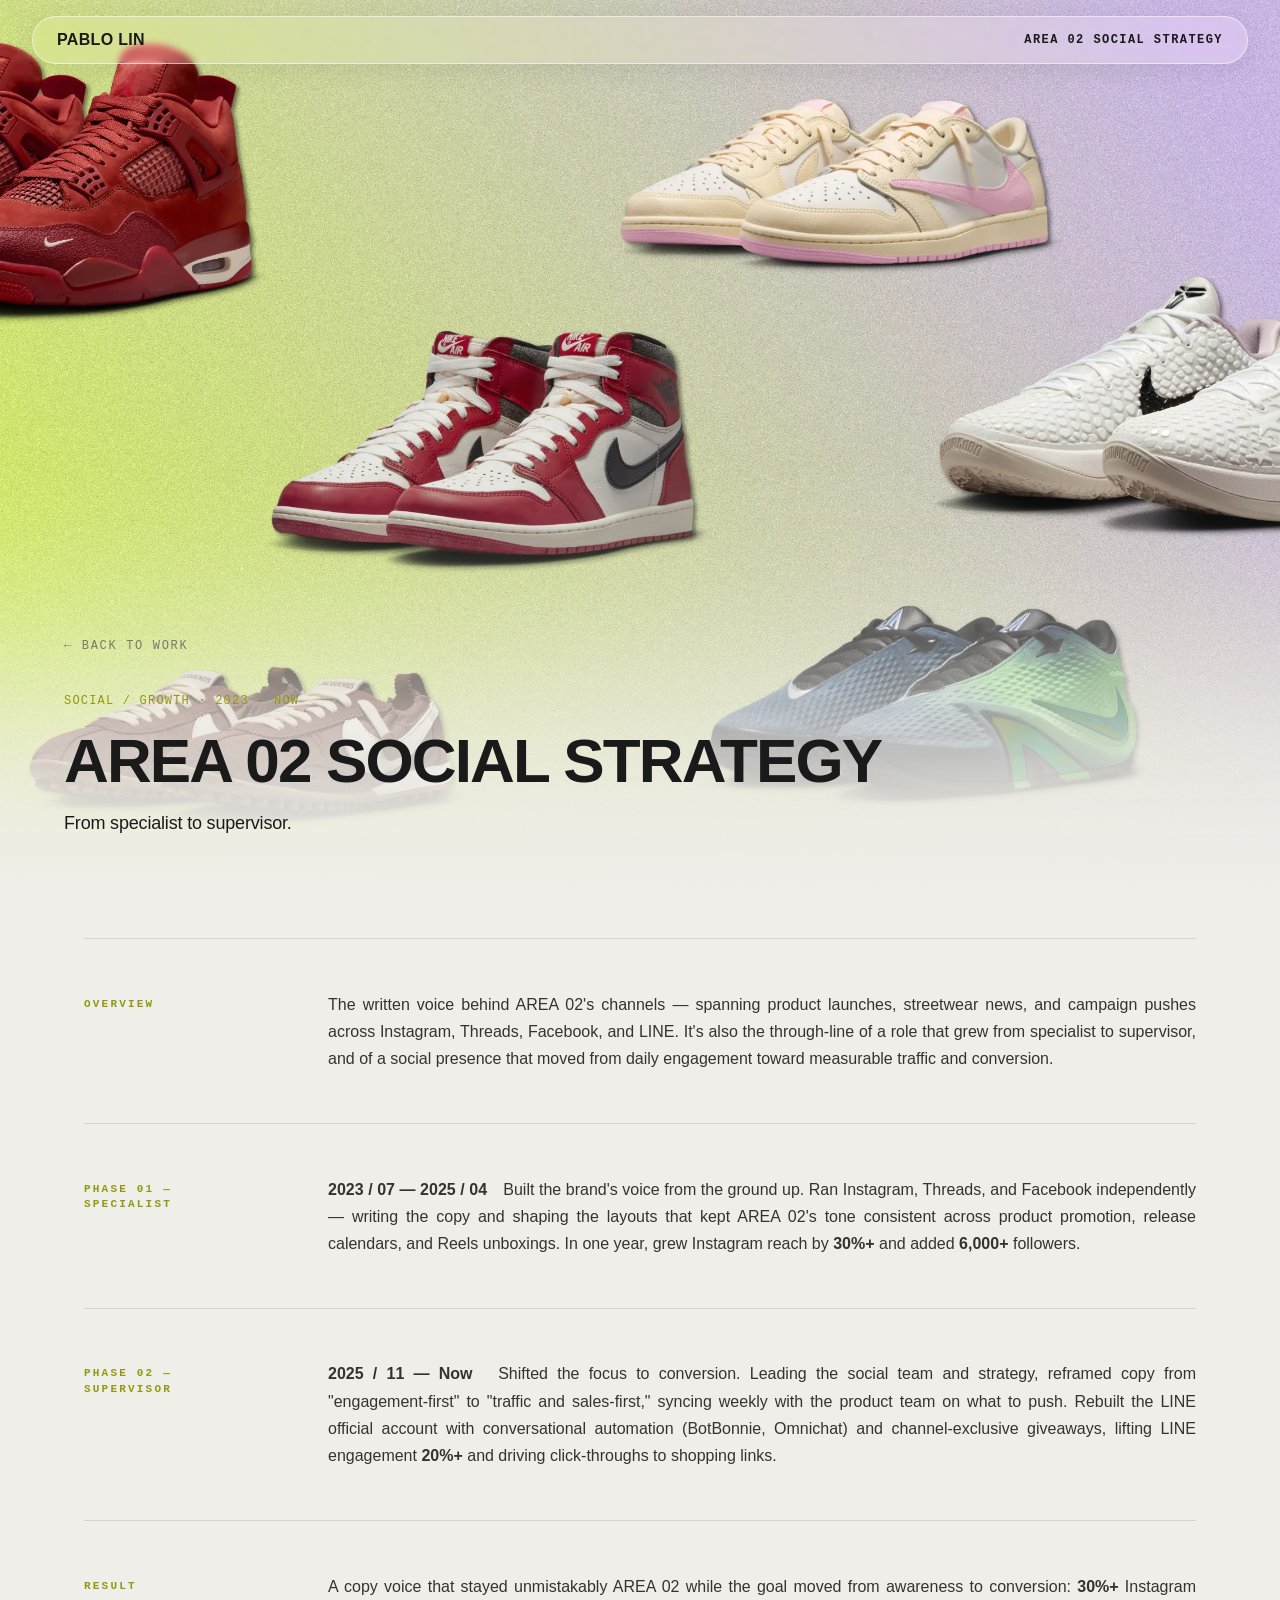
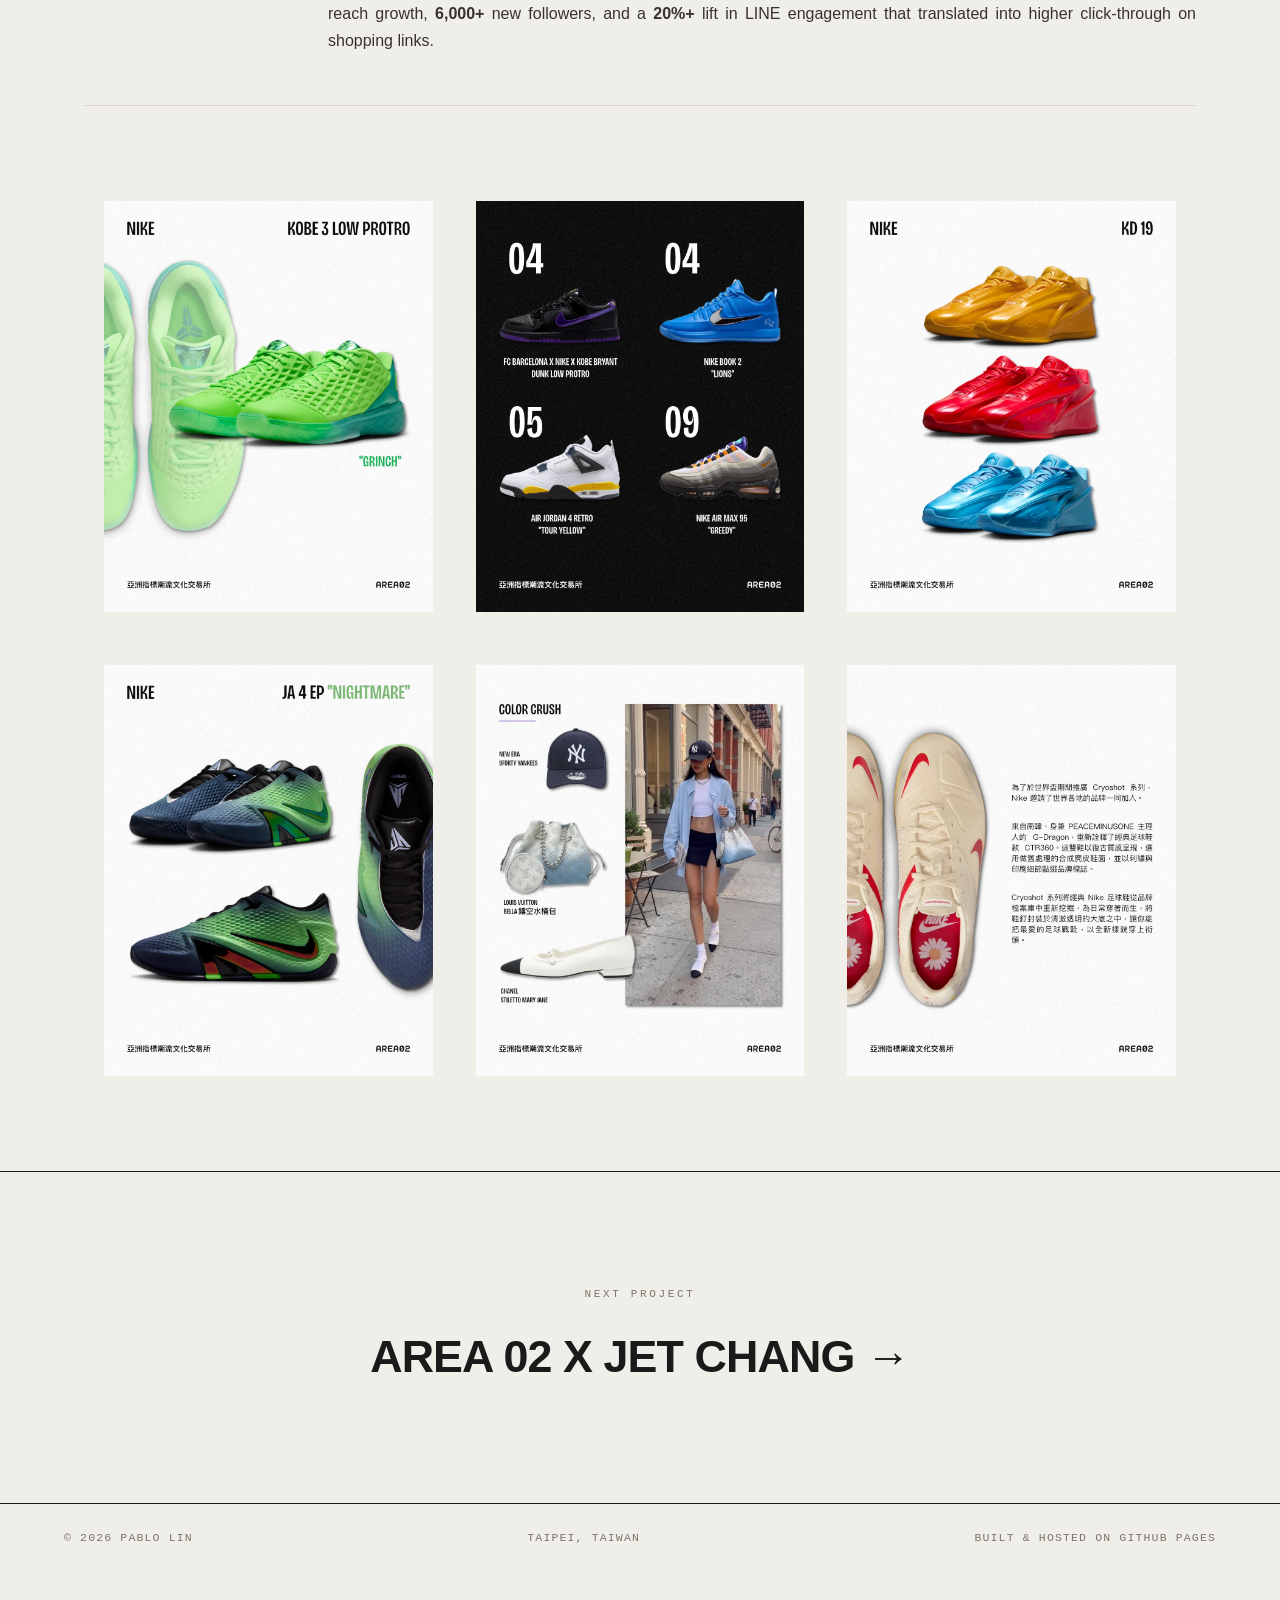
==== commit f47172ce: "固定 copywriting 頁標題單行" ====
--- a/work/area02-copywriting.html
+++ b/work/area02-copywriting.html
@@ -25,7 +25,7 @@
   <div class="cw-hero-caption">
     <a href="../index.html#work" class="backlink">← Back to Work</a>
     <div class="case-tags">Social / Growth · 2023 – Now</div>
-    <h1 class="cw-title">AREA 02 Social Strategy</h1>
+    <h1 class="cw-title oneline">AREA 02 Social Strategy</h1>
     <p class="cw-sub">From specialist to supervisor.</p>
   </div>
 </section>
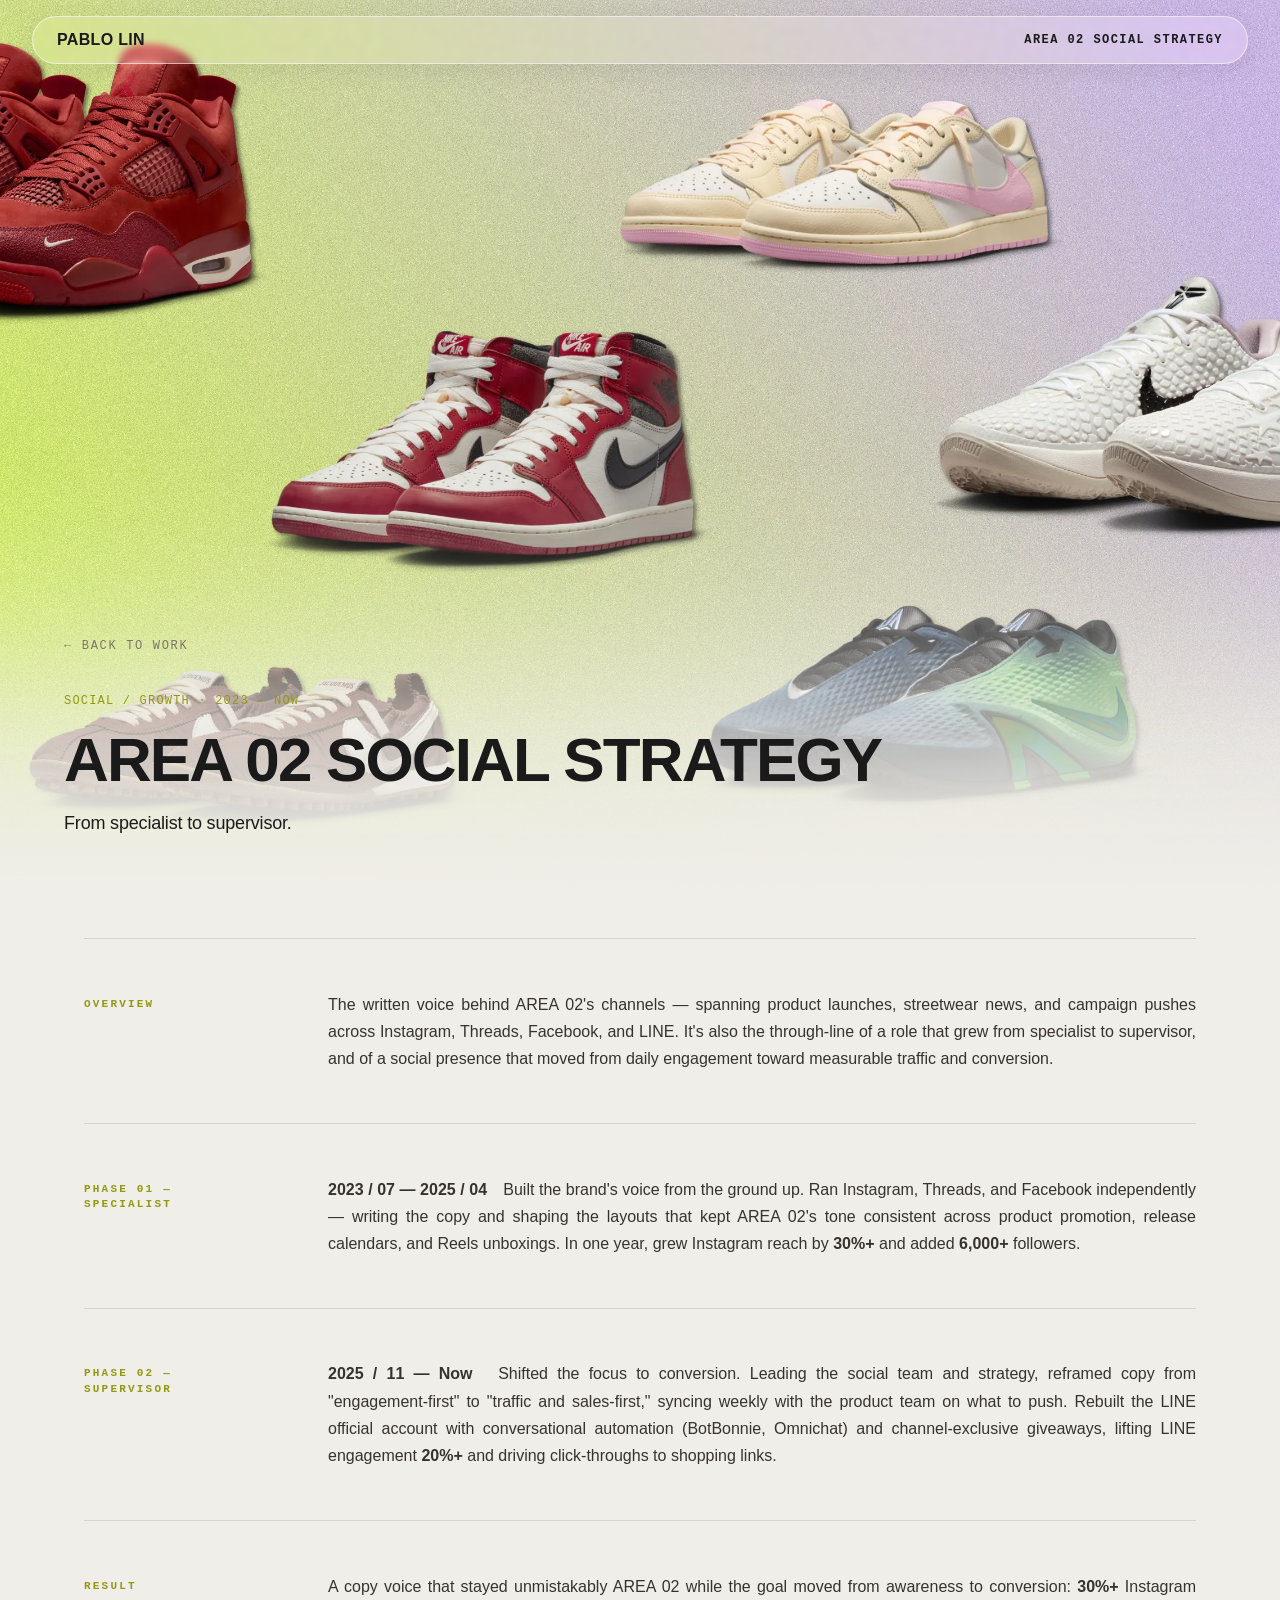
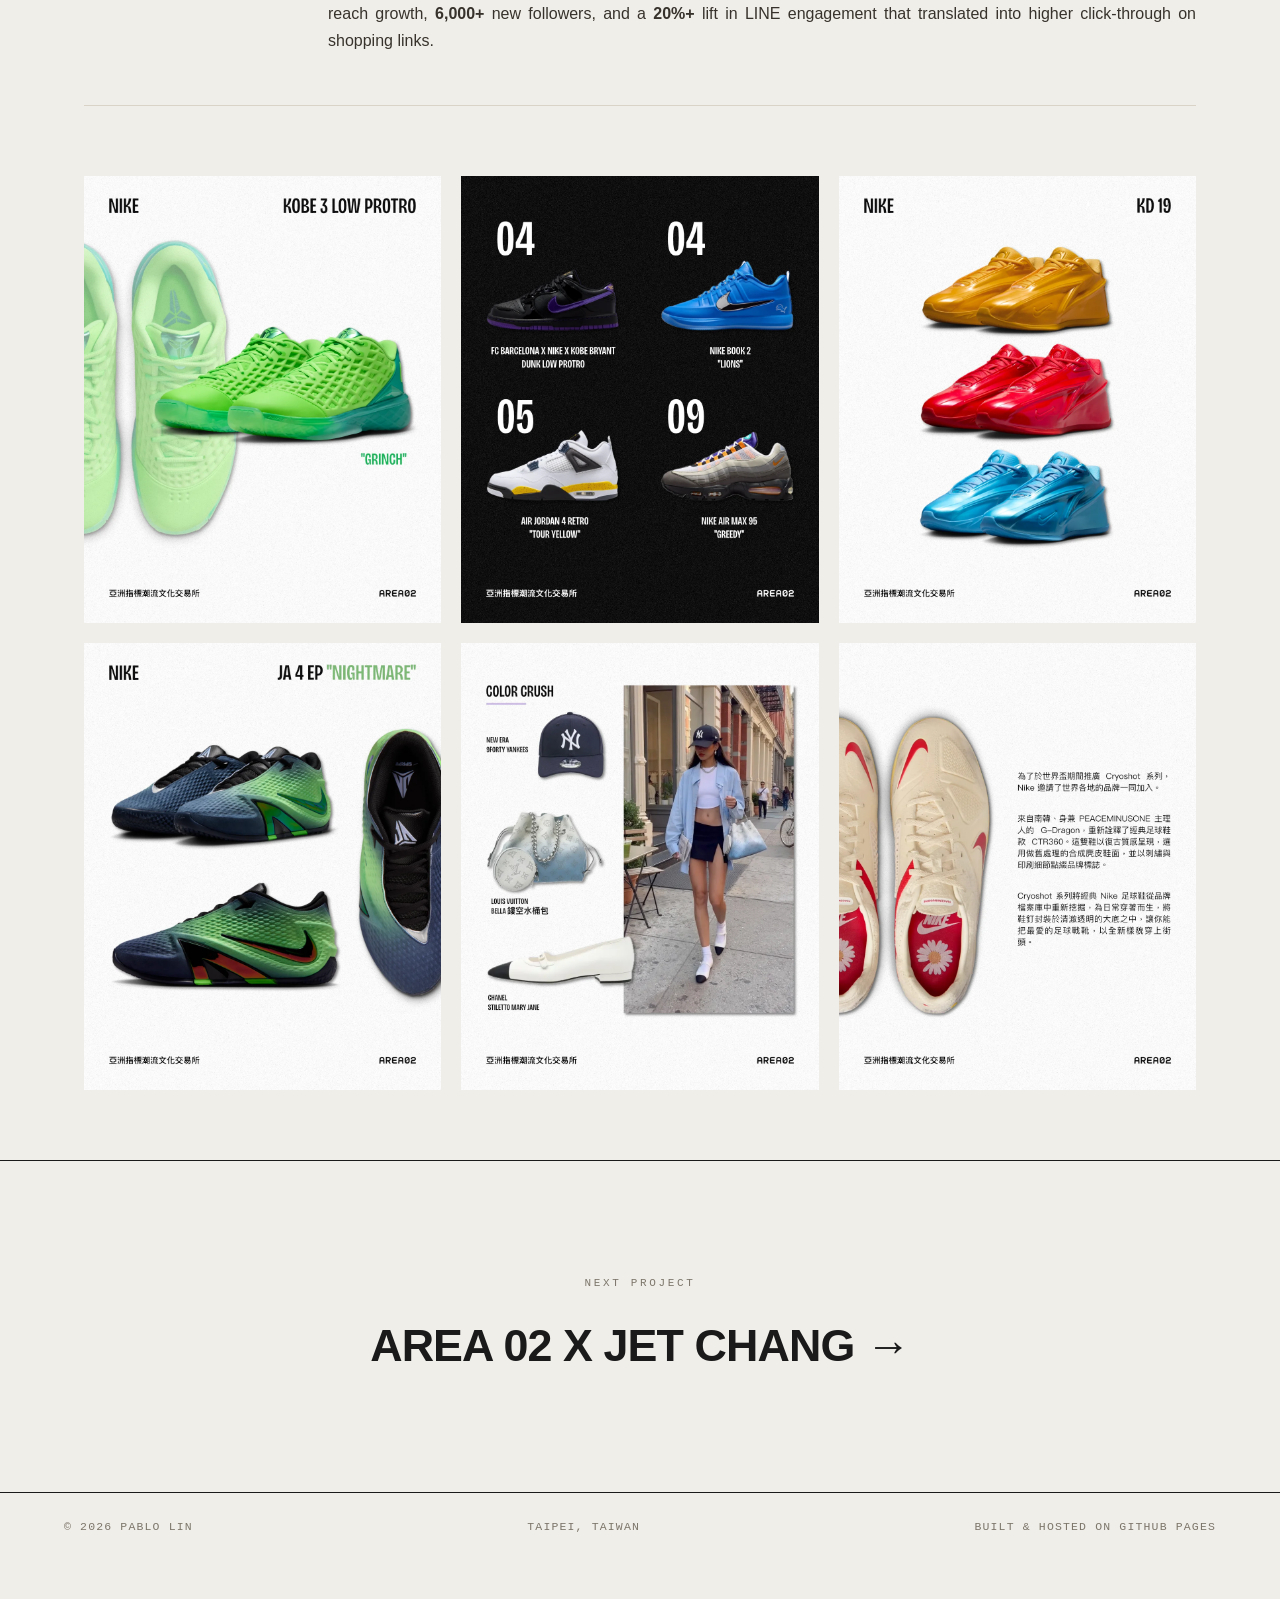
==== commit e2542f88: "刪除無用程式碼" ====
--- a/work/area02-copywriting.html
+++ b/work/area02-copywriting.html
@@ -25,7 +25,7 @@
   <div class="cw-hero-caption">
     <a href="../index.html#work" class="backlink">← Back to Work</a>
     <div class="case-tags">Social / Growth · 2023 – Now</div>
-    <h1 class="cw-title oneline">AREA 02 Social Strategy</h1>
+    <h1 class="cw-title">AREA 02 Social Strategy</h1>
     <p class="cw-sub">From specialist to supervisor.</p>
   </div>
 </section>
--- a/style.css
+++ b/style.css
@@ -36,8 +36,6 @@
   --space-lg:  clamp(40px, 4vw, 64px);
   --space-xl:  clamp(72px, 9vw, 144px);
   --space-2xl: clamp(110px, 13vw, 208px);
-  /* 作品內頁標題區的上方留白（可獨立微調，隨螢幕等比縮放） */
-  --case-hero-top: clamp(96px, 11vw, 180px);
   /* Reels split hero：左右到邊界的間距（左右一致、隨螢幕等比縮放）*/
   --cw-edge:clamp(24px, 5vw, 64px);
 }
@@ -149,8 +147,13 @@
   text-transform:uppercase
 }
 
+/* 選單連結：hover 變色要平滑、慢一點 */
+nav a{
+  transition:color .6s cubic-bezier(.22, 1, .36, 1);
+}
+
 nav a:hover{
-  opacity:.55
+  color:var(--accent);   /* hover 時文字變主色綠 */
 }
 
 /* 內頁導覽列標題：預設隱藏，往下滑、大標消失後才淡入 */
@@ -178,6 +181,64 @@
 
 
 /* ============ 03. 首頁 HERO ============ */
+/* ===== 首頁 HERO 滑鼠互動背景：柔色團塊流動 + 波動 ===== */
+/* 容器：鋪滿 hero、墊在內容底下、裁掉溢出的柔邊、不擋滑鼠 */
+.hero-fx{
+  position:absolute;
+  inset:0;
+  z-index:0;
+  overflow:hidden;
+  pointer-events:none;
+}
+
+/* 讓 hero 內容浮在效果之上 */
+header > .wrap{
+  position:relative;
+  z-index:1;
+}
+
+/* scroll 提示維持原本的左下角絕對定位，只補 z-index 疊到效果上面 */
+.scroll-cue{
+  z-index:1;
+}
+
+/* 柔色團塊：淺底上用 multiply 才吃得出顏色 */
+.hero-fx .blob{
+  position:absolute;
+  width:52vw;
+  height:52vw;
+  border-radius:50%;
+  filter:blur(55px);
+  opacity:.9;
+  mix-blend-mode:multiply;   /* ← 關鍵：淺底染色、重疊加深混色 */
+  will-change:transform;
+  transform:translate(-50%, -50%);
+}
+
+/* 三團顏色加濃一點，配合 multiply 更明顯 */
+.hero-fx .blob-1{
+  left:30%;
+  top:35%;
+  background:radial-gradient(circle at center, rgba(146,153,16,.60), transparent 62%);
+}
+
+.hero-fx .blob-2{
+  left:64%;
+  top:30%;
+  background:radial-gradient(circle at center, rgba(196,120,70,.50), transparent 62%);
+}
+
+.hero-fx .blob-3{
+  left:48%;
+  top:62%;
+  background:radial-gradient(circle at center, rgba(110,130,165,.46), transparent 62%);
+}
+
+/* 尊重「減少動態」系統偏好：直接關掉 */
+@media (prefers-reduced-motion: reduce){
+  .hero-fx{ display:none; }
+}
+
 /* header：整個首屏，內容靠上排列 */
 header{
   min-height:min(100svh, 900px);
@@ -655,12 +716,6 @@
 
 
 /* ============ 11. 作品內頁 CASE STUDY ============ */
-/* case-hero / case-hero-grid：內頁頂端，左文字（含 metrics）右圖片 */
-.case-hero{
-  padding-top:var(--case-hero-top);
-  padding-bottom:var(--space-xl)
-}
-
 .backlink{
   font-family:var(--mono);
   font-size:12px;
@@ -683,48 +738,6 @@
   color:var(--accent);
   text-transform:uppercase;
   margin-bottom:var(--space-sm);
-}
-
-/* 讓左欄成為「量測容器」，標題依左欄寬度縮放，不影響右邊影片 */
-.case-hero-text{
-  container-type:inline-size;   /* 宣告這欄是容器，寬度由 grid 比例決定 */
-  min-width:0;                  /* 允許左欄照 1.3fr 縮放，不被標題撐寬 */
-}
-
-.case-title{
-  font-size:clamp(20px, 6cqi, 48px);   /* cqi = 左欄寬度的百分比，不是螢幕 */
-  white-space:nowrap;
-  font-weight:800;
-  text-transform:uppercase;
-  letter-spacing:-.03em;
-  line-height:.9
-}
-
-.case-hero-grid{
-  display:grid;
-  grid-template-columns:1.3fr .9fr;
-  align-items:center;
-  gap:clamp(30px,5vw,70px)
-}
-
-.case-photo img{
-  width:100%;
-  aspect-ratio:4/5;
-  object-fit:contain;
-  display:block;
-  border:none;
-  border-radius:14px;
-}
-
-/* 影片作品：右側自動播放的影片（Reels 直式 9/16；橫式影片改 16/9） */
-.case-photo video{
-  width:120%;
-  aspect-ratio:1/1;
-  object-fit:cover;
-  display:block;
-  border:none;
-  border-radius:14px;
-  justify-self:end;
 }
 
 /* metrics / stat：成效數字（做成像首頁小字的輕量橫排） */
@@ -809,13 +822,13 @@
   margin-top:var(--space-sm);
 }
 
-/* gallery / shot：作品圖庫（兩欄，.tall 可跨兩列做直式圖） */
+/* gallery：間距統一由 gap 控制（想更寬/更窄只改這裡）*/
 .gallery{
   display:grid;
   grid-template-columns:repeat(3,minmax(0,1fr));
-  gap:3px;
-  margin-top:clamp(38px, 6.5vw, 70px);      /* 與「上方」分隔線的距離 */
-  margin-bottom:clamp(38px, 6.5vw, 70px);   /* 與「下方」分隔線的距離 */
+  gap:clamp(10px, 2vw, 20px);   /* ← 原本 3px，改成你要的間距 */
+  margin-top:clamp(38px, 6.5vw, 70px);
+  margin-bottom:clamp(38px, 6.5vw, 70px);
 }
 
 /* 方形圖庫：加上 .gallery-square 的頁面，圖片變 1:1 */
@@ -823,25 +836,11 @@
   aspect-ratio:1/1;
 }
 
+/* .shot 精簡：拿掉 padding 與沒用到的文字樣式 */
 .shot{
   aspect-ratio:4/5;
   background:none;
   border:none;
-  display:flex;
-  align-items:center;
-  justify-content:center;
-  font-family:var(--mono);
-  font-size:12px;
-  letter-spacing:.1em;
-  text-transform:uppercase;
-  color:var(--muted);
-  text-align:center;
-  padding:20px
-}
-
-.shot.tall{
-  aspect-ratio:auto;
-  grid-row:span 2
 }
 
 .shot img{
@@ -940,6 +939,7 @@
   max-width:1600px;
   padding:var(--cw-edge);
   color:var(--ink);
+  container-type:inline-size;   /* ← 新增：標題才能用 cqi 依容器寬縮放 */
 }
 
 .cw-hero-caption .backlink{
@@ -953,7 +953,7 @@
 
 /* 滿版大標：這裡是滿版，用 vw 縮放最合適 */
 .cw-title{
-  font-size:clamp(36px, 6.5vw, 80px);
+  font-size:clamp(30px, 8cqi, 62px);   /* ← 改成 cqi，全頁共用同一縮放 */
   font-weight:800;
   text-transform:uppercase;
   letter-spacing:-.03em;
@@ -994,8 +994,7 @@
 }
 
 .cw-title.oneline{
-  white-space:nowrap;
-  font-size:clamp(30px, 8cqi, 62px);   /* 上限 46 → 58，桌機明顯變大 */
+  white-space:nowrap;   /* 只負責單行；字級沿用上面 .cw-title */
 }
 
 
@@ -1033,7 +1032,7 @@
 @media(max-width:820px){
   /* 導覽列：顯示選單連結並縮小塞進膠囊 */
   nav{gap:12px;padding:11px 20px}
-  nav ul{display:flex;gap:14px;font-size:11px;letter-spacing:.06em}
+  nav ul{gap:14px;font-size:11px;letter-spacing:.06em}
   nav .mark{font-size:14px}
 
   /* 首頁 HERO（手機版）：加大與選單列距離、下方留白對齊跑馬燈下方間距 */
@@ -1096,15 +1095,6 @@
   .about-grid{grid-template-columns:1fr}
   .exp-row{grid-template-columns:1fr;gap:6px}
   .about-grid .body,.exp-row p{text-align:left;hyphens:none}
-
-  /* 作品內頁：hero 與內文收成單欄、圖片置中 */
-  .case-hero-grid{grid-template-columns:1fr;gap:28px}
-  /* 手機版：作品內頁影片加寬一點、隨螢幕等比縮放、置中 */
-  .case-photo video{
-    width:100%;         /* 主要調整鈕：想更寬就把這個 % 加大（例如 92%） */
-    max-width:400px;   /* 大手機上的安全上限，避免過寬 */
-    margin:0 auto;
-  }
 
   .case-body{grid-template-columns:1fr;gap:14px}
   /* 手機版：單欄要用 minmax(0,1fr)，格子才不會被大圖撐破 */
@@ -1113,16 +1103,9 @@
   .shot{min-width:0}
   .shot.tall{grid-row:auto;aspect-ratio:4/3}
 
-  /* 手機版：作品內頁照片置中、限制最大寬避免破版 */
-  .case-photo img{
-    width:90%;
-    max-width:420px;
-    margin:0 auto;
-  }
-
   /* Copywriting 內頁手機版：banner 裁切對齊中間偏上（依你的圖調整） */
   .cw-hero-media img{
-    object-position:35% 50%;
+    object-position:45% 50%;
   }
 
   /* split 版手機:影片置中偏上、文字置底、標題可換行 */
@@ -1140,10 +1123,12 @@
     /* 不要覆寫 container-type，沿用桌機的 inline-size */
   }
 
-  /* 標題：手機也維持單行，字級依容器寬度等比縮放（cqi），長標題自動變小不換行 */
+  .cw-title{
+  font-size:clamp(22px, 6cqi, 44px);
+  }
+
   .cw-title.oneline{
-    white-space:nowrap;
-    font-size:clamp(22px, 6cqi, 44px);
+  white-space:nowrap;
   }
 
   /* metrics：手機維持三欄一行，縮小字級與欄距塞得下 */
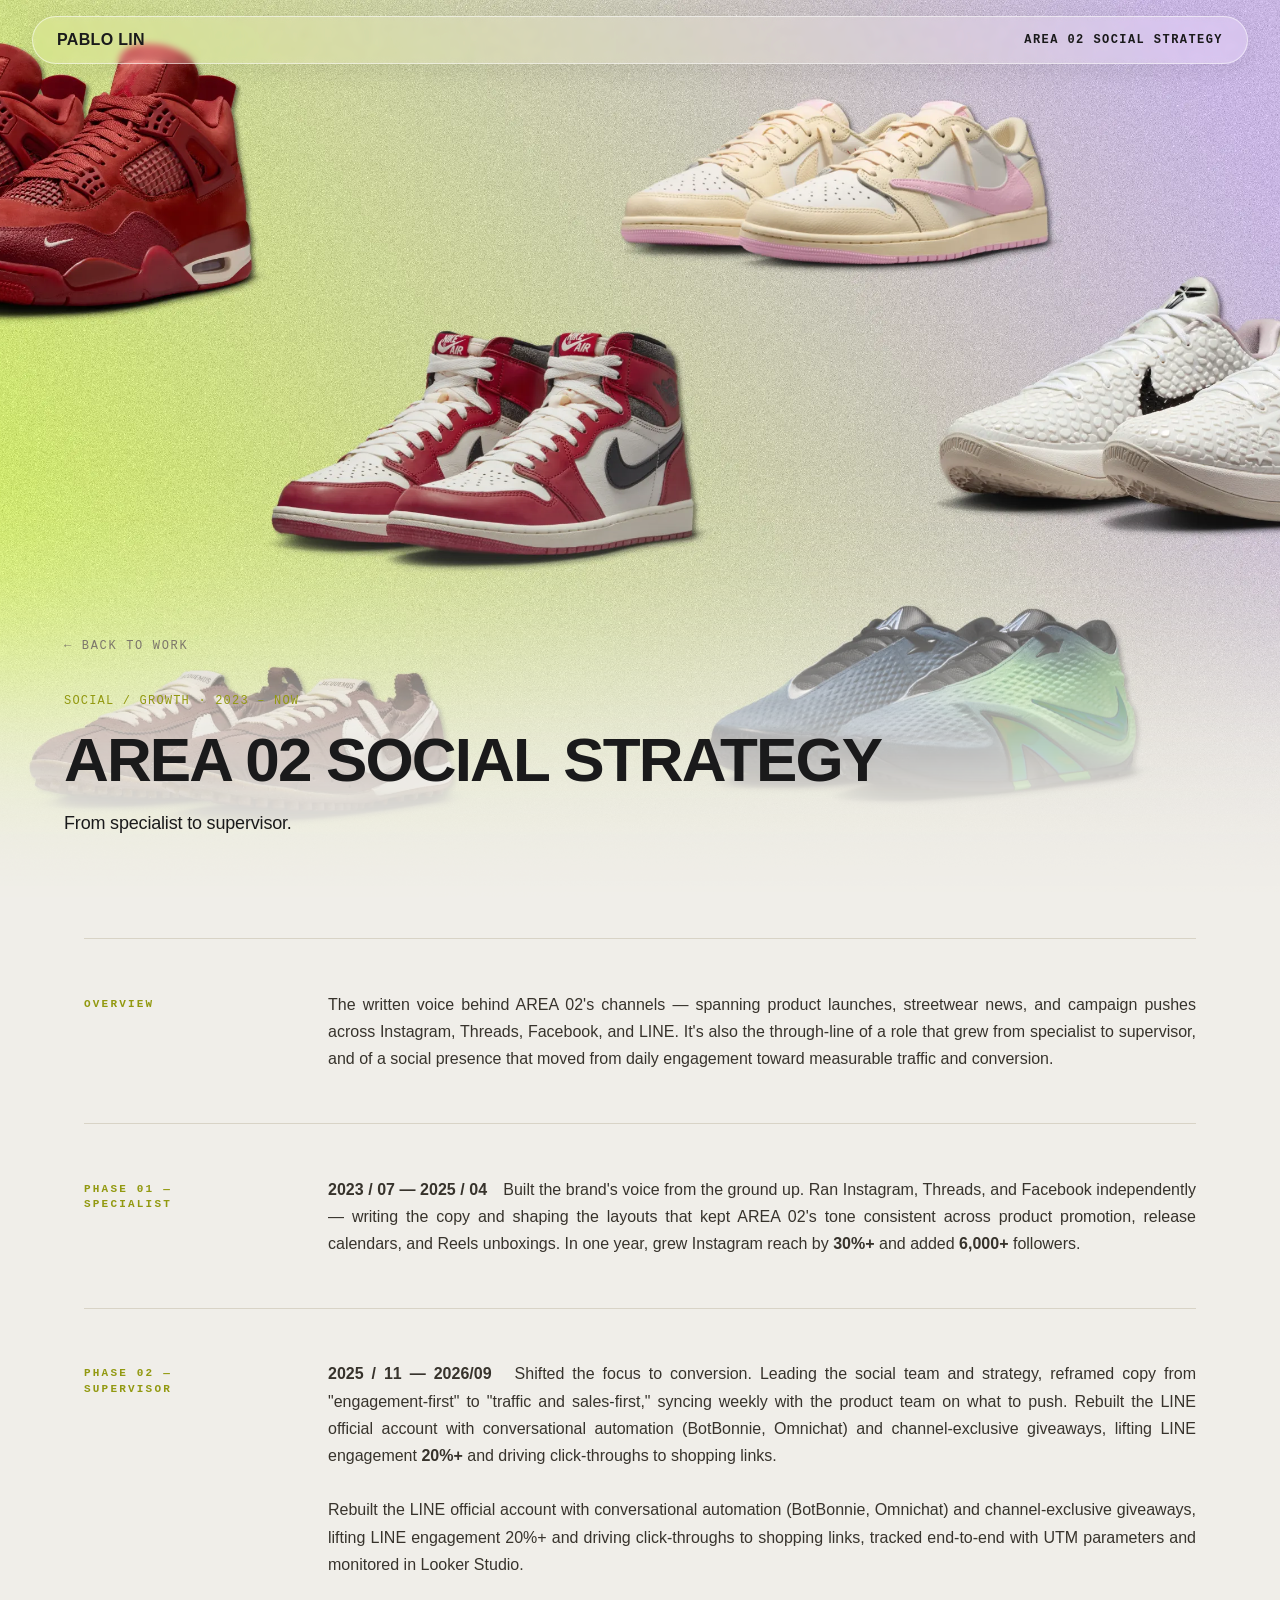
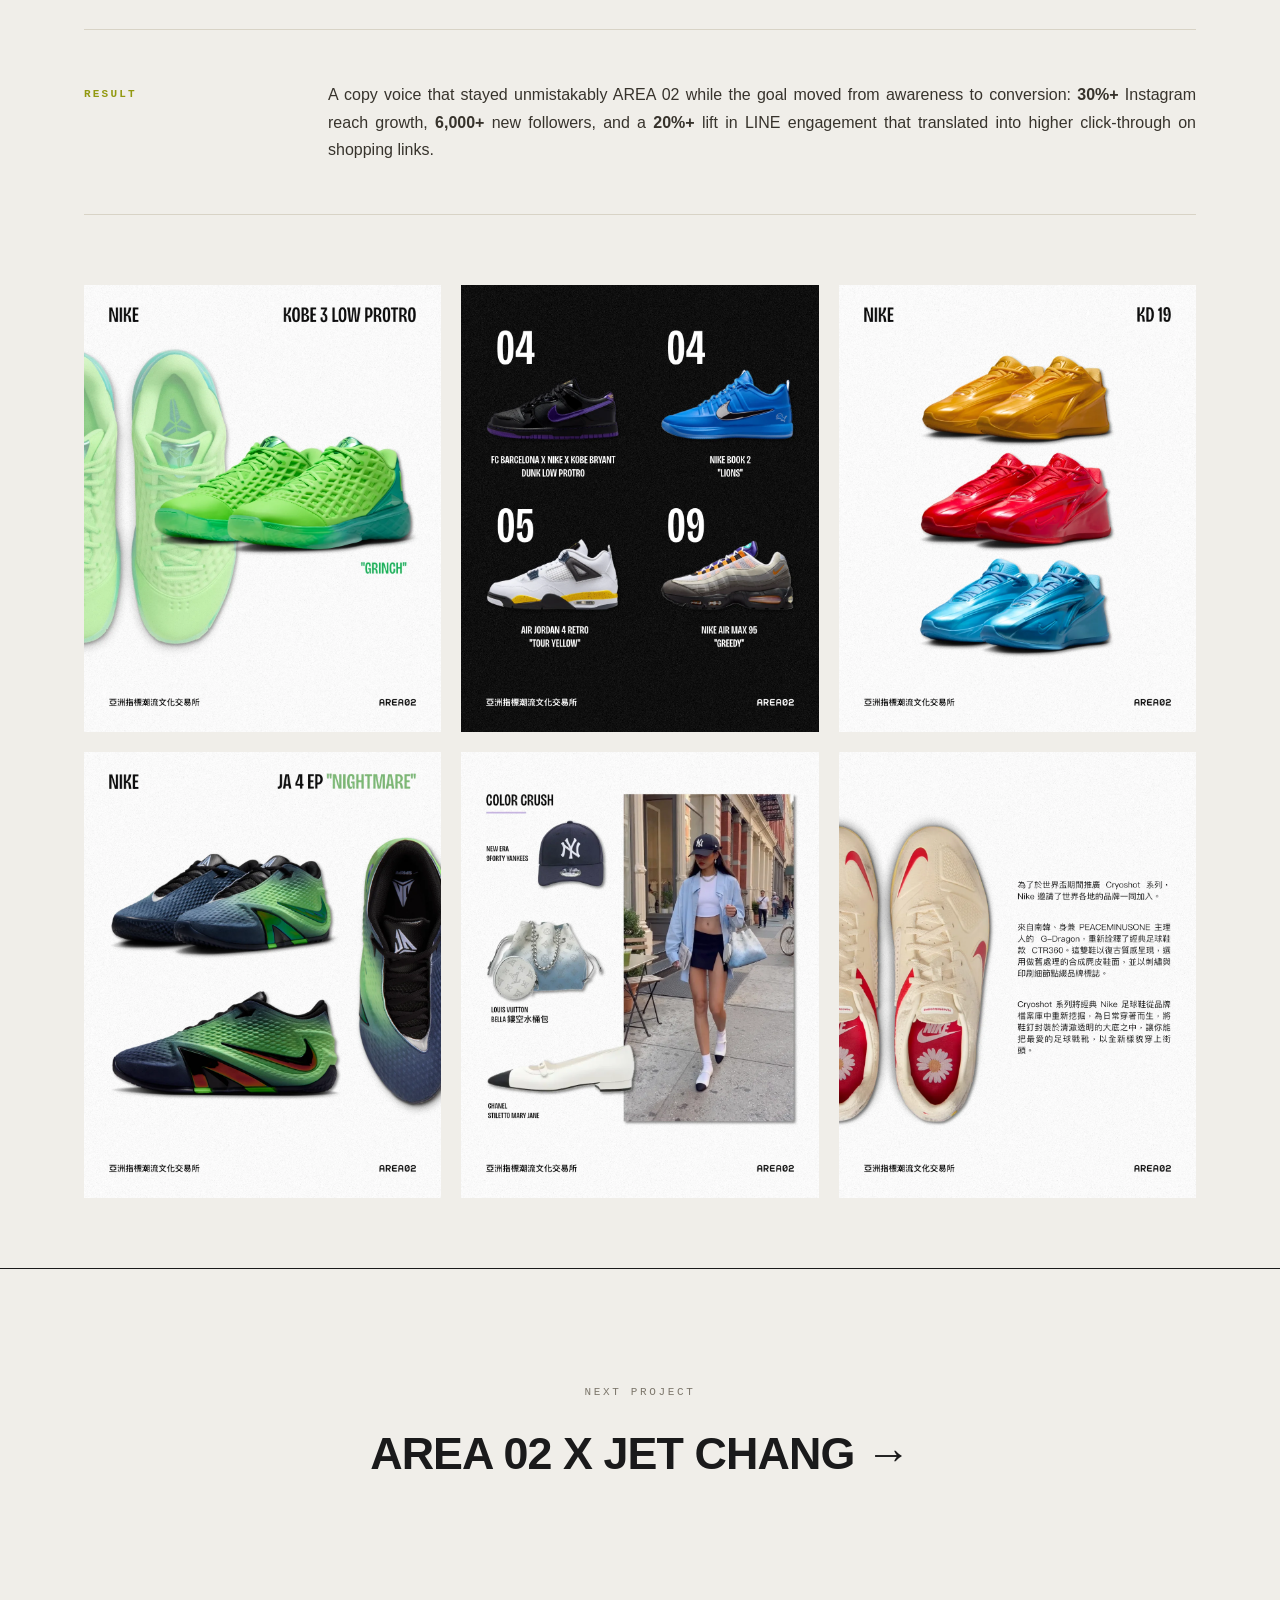
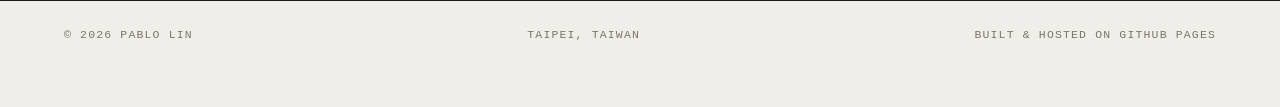
==== commit f9239b0d: "更新職務內容" ====
--- a/work/area02-copywriting.html
+++ b/work/area02-copywriting.html
@@ -51,7 +51,7 @@
   <div class="case-body reveal">
     <h3>Phase 02 — Supervisor</h3>
     <div>
-      <p><b>2025 / 11 — Now</b>　Shifted the focus to conversion. Leading the social team and strategy, reframed copy from "engagement-first" to "traffic and sales-first," syncing weekly with the product team on what to push. Rebuilt the LINE official account with conversational automation (BotBonnie, Omnichat) and channel-exclusive giveaways, lifting LINE engagement <strong>20%+</strong> and driving click-throughs to shopping links.</p>
+      <p><b>2025 / 11 — 2026/09</b>　Shifted the focus to conversion. Leading the social team and strategy, reframed copy from "engagement-first" to "traffic and sales-first," syncing weekly with the product team on what to push. Rebuilt the LINE official account with conversational automation (BotBonnie, Omnichat) and channel-exclusive giveaways, lifting LINE engagement <strong>20%+</strong> and driving click-throughs to shopping links.<br><br>Rebuilt the LINE official account with conversational automation (BotBonnie, Omnichat) and channel-exclusive giveaways, lifting LINE engagement 20%+ and driving click-throughs to shopping links, tracked end-to-end with UTM parameters and monitored in Looker Studio.</p>
     </div>
   </div>
 
--- a/style.css
+++ b/style.css
@@ -536,7 +536,7 @@
   font-size:15px;
   line-height:1.7;
   color:#4a463f;
-  max-width:52ch;
+  max-width:56ch;
   padding-top:clamp(15px,2.8vw,35px)
 }
 
@@ -1194,4 +1194,14 @@
 /* 後備：瀏覽器沒判斷到方向時，一律用上滑（不會壞） */
 ::view-transition-new(root){
   animation: .5s cubic-bezier(.22,1,.36,1) both page-slide-up;
+}
+
+/* 讓導覽列在頁面切換時自成一層、固定不動（內容從它底下滑過）*/
+nav{
+  view-transition-name: site-nav;
+}
+
+/* 切換過程中 nav 永遠疊在最上層，不被滑動的頁面蓋住 */
+::view-transition-group(site-nav){
+  z-index: 10000;
 }
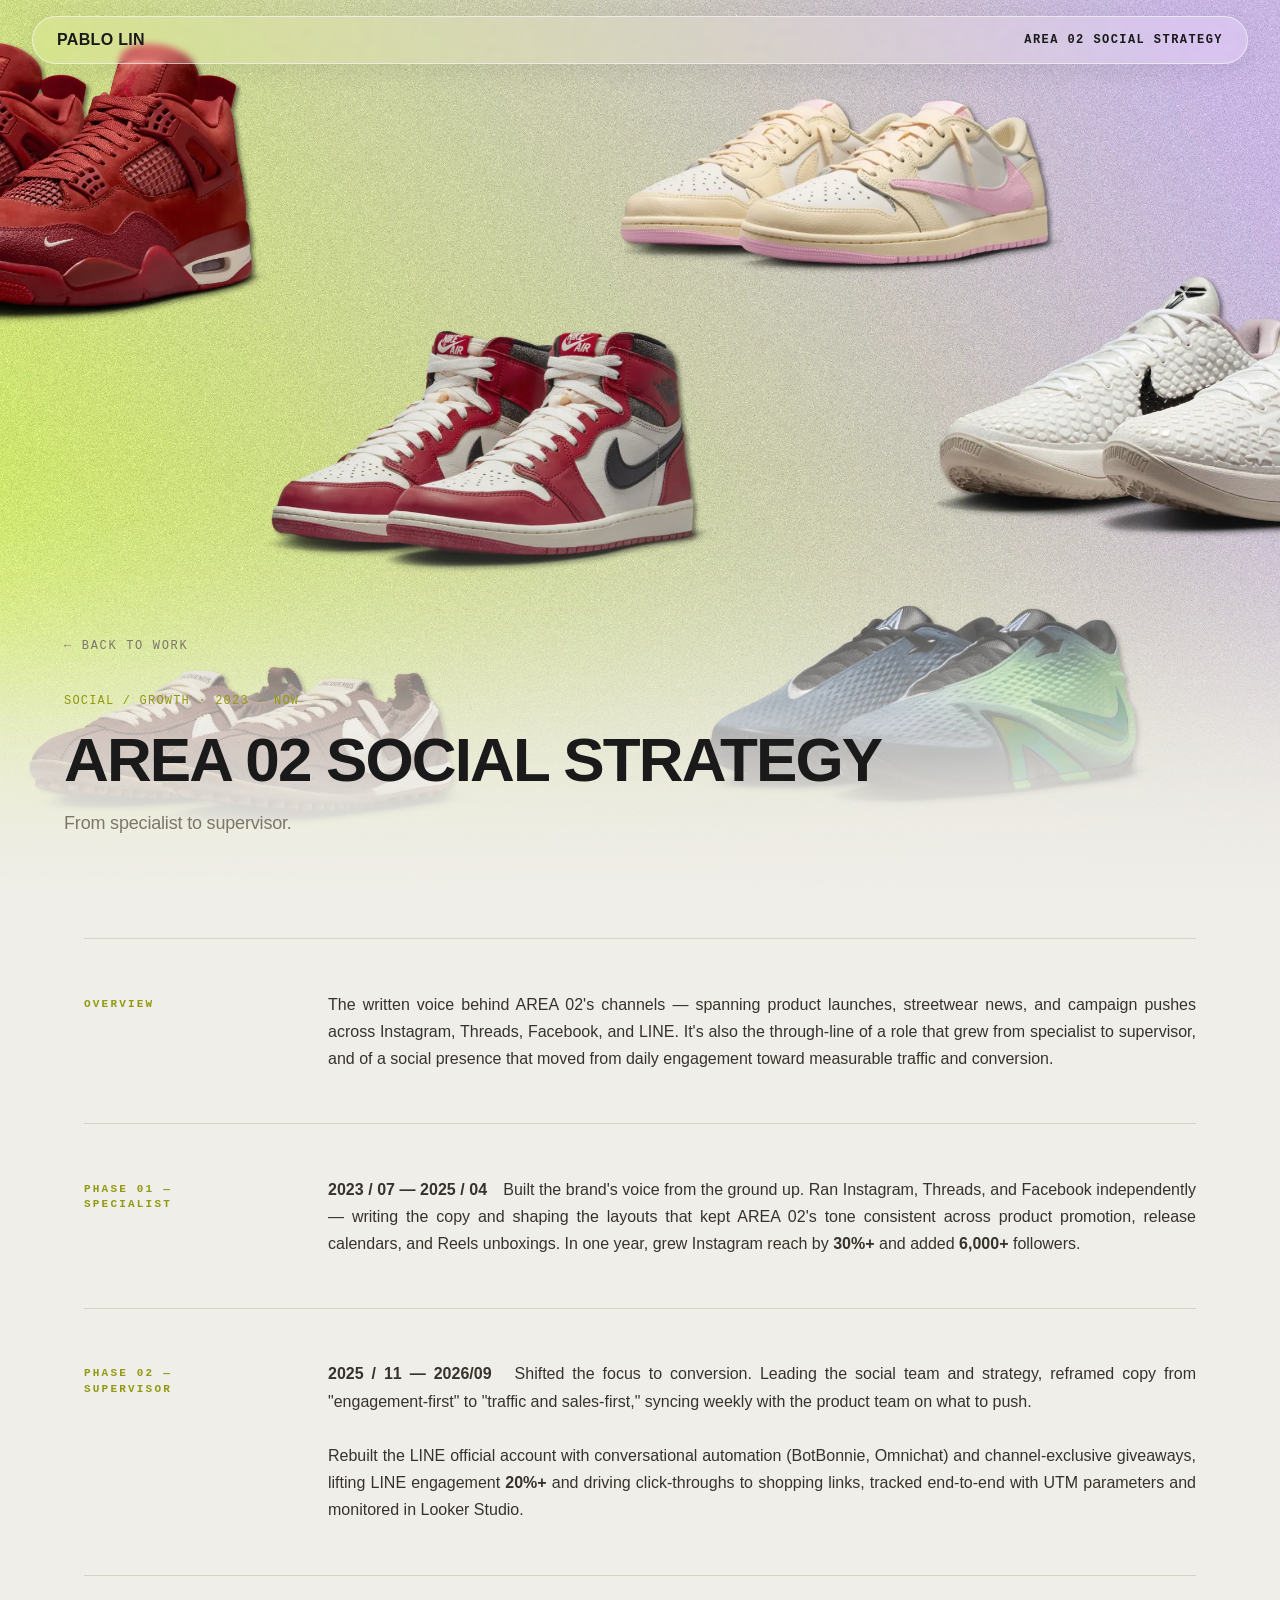
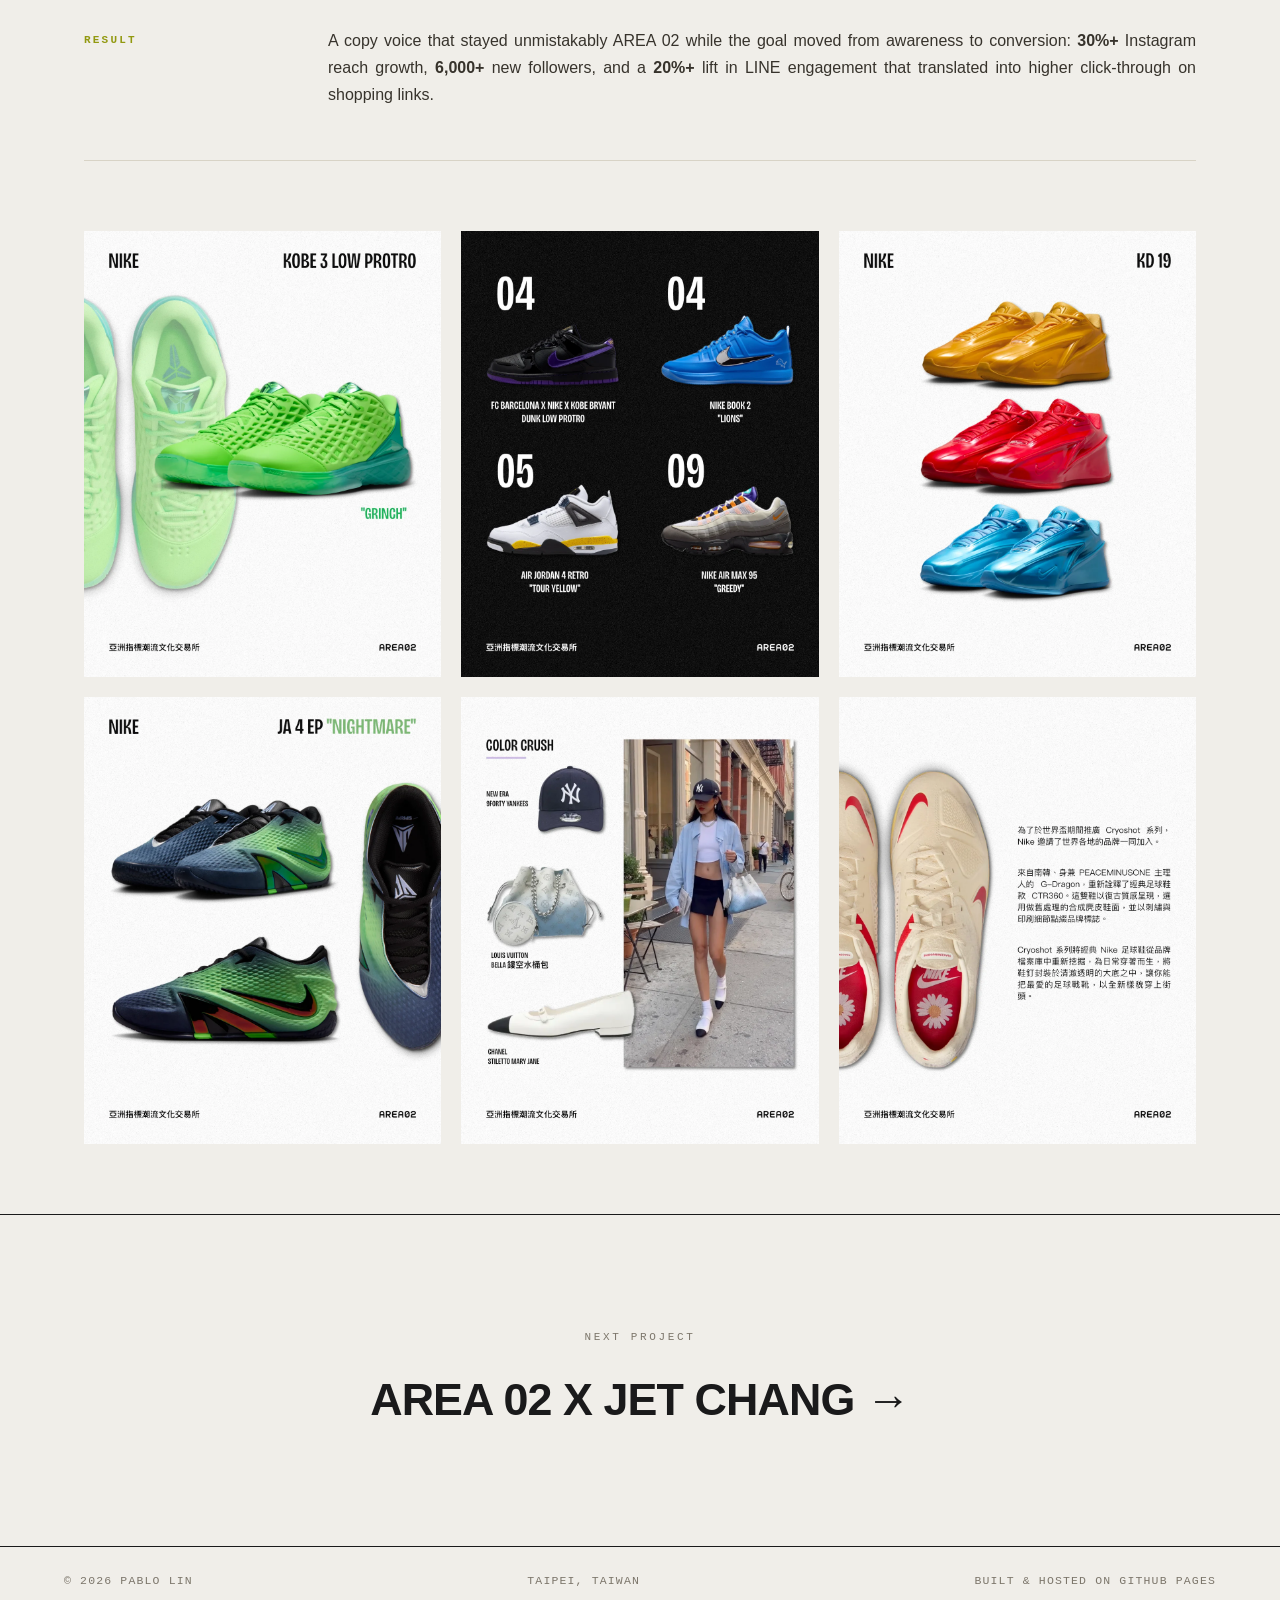
==== commit 31f36ba4: "更新" ====
--- a/work/area02-copywriting.html
+++ b/work/area02-copywriting.html
@@ -51,7 +51,7 @@
   <div class="case-body reveal">
     <h3>Phase 02 — Supervisor</h3>
     <div>
-      <p><b>2025 / 11 — 2026/09</b>　Shifted the focus to conversion. Leading the social team and strategy, reframed copy from "engagement-first" to "traffic and sales-first," syncing weekly with the product team on what to push. Rebuilt the LINE official account with conversational automation (BotBonnie, Omnichat) and channel-exclusive giveaways, lifting LINE engagement <strong>20%+</strong> and driving click-throughs to shopping links.<br><br>Rebuilt the LINE official account with conversational automation (BotBonnie, Omnichat) and channel-exclusive giveaways, lifting LINE engagement 20%+ and driving click-throughs to shopping links, tracked end-to-end with UTM parameters and monitored in Looker Studio.</p>
+      <p><b>2025 / 11 — 2026/09</b>　Shifted the focus to conversion. Leading the social team and strategy, reframed copy from "engagement-first" to "traffic and sales-first," syncing weekly with the product team on what to push.<br><br>Rebuilt the LINE official account with conversational automation (BotBonnie, Omnichat) and channel-exclusive giveaways, lifting LINE engagement <strong>20%+</strong> and driving click-throughs to shopping links, tracked end-to-end with UTM parameters and monitored in Looker Studio.</p>
     </div>
   </div>
 
--- a/style.css
+++ b/style.css
@@ -967,7 +967,7 @@
   font-weight:400;
   letter-spacing:-.01em;
   line-height:1.4;
-  color:var(--ink);
+  color:var(--muted);
   max-width:42ch;
 }
 
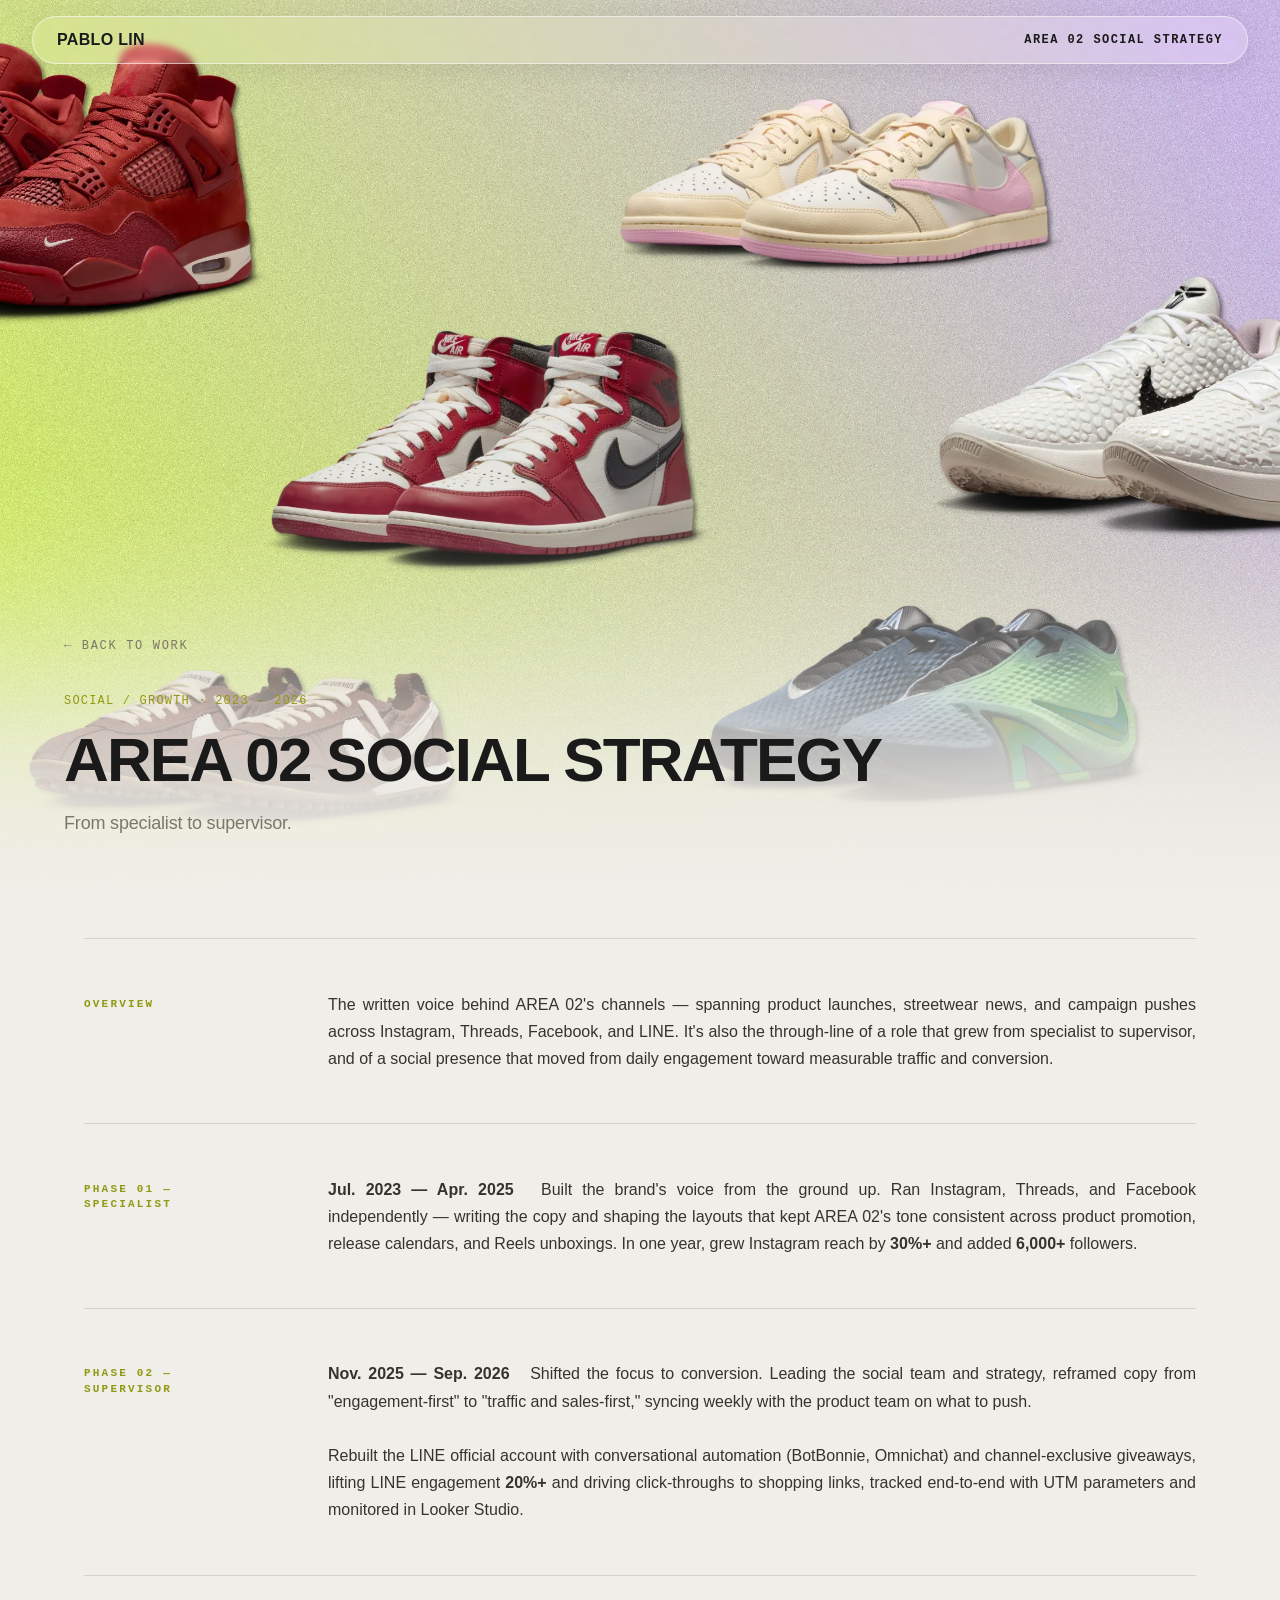
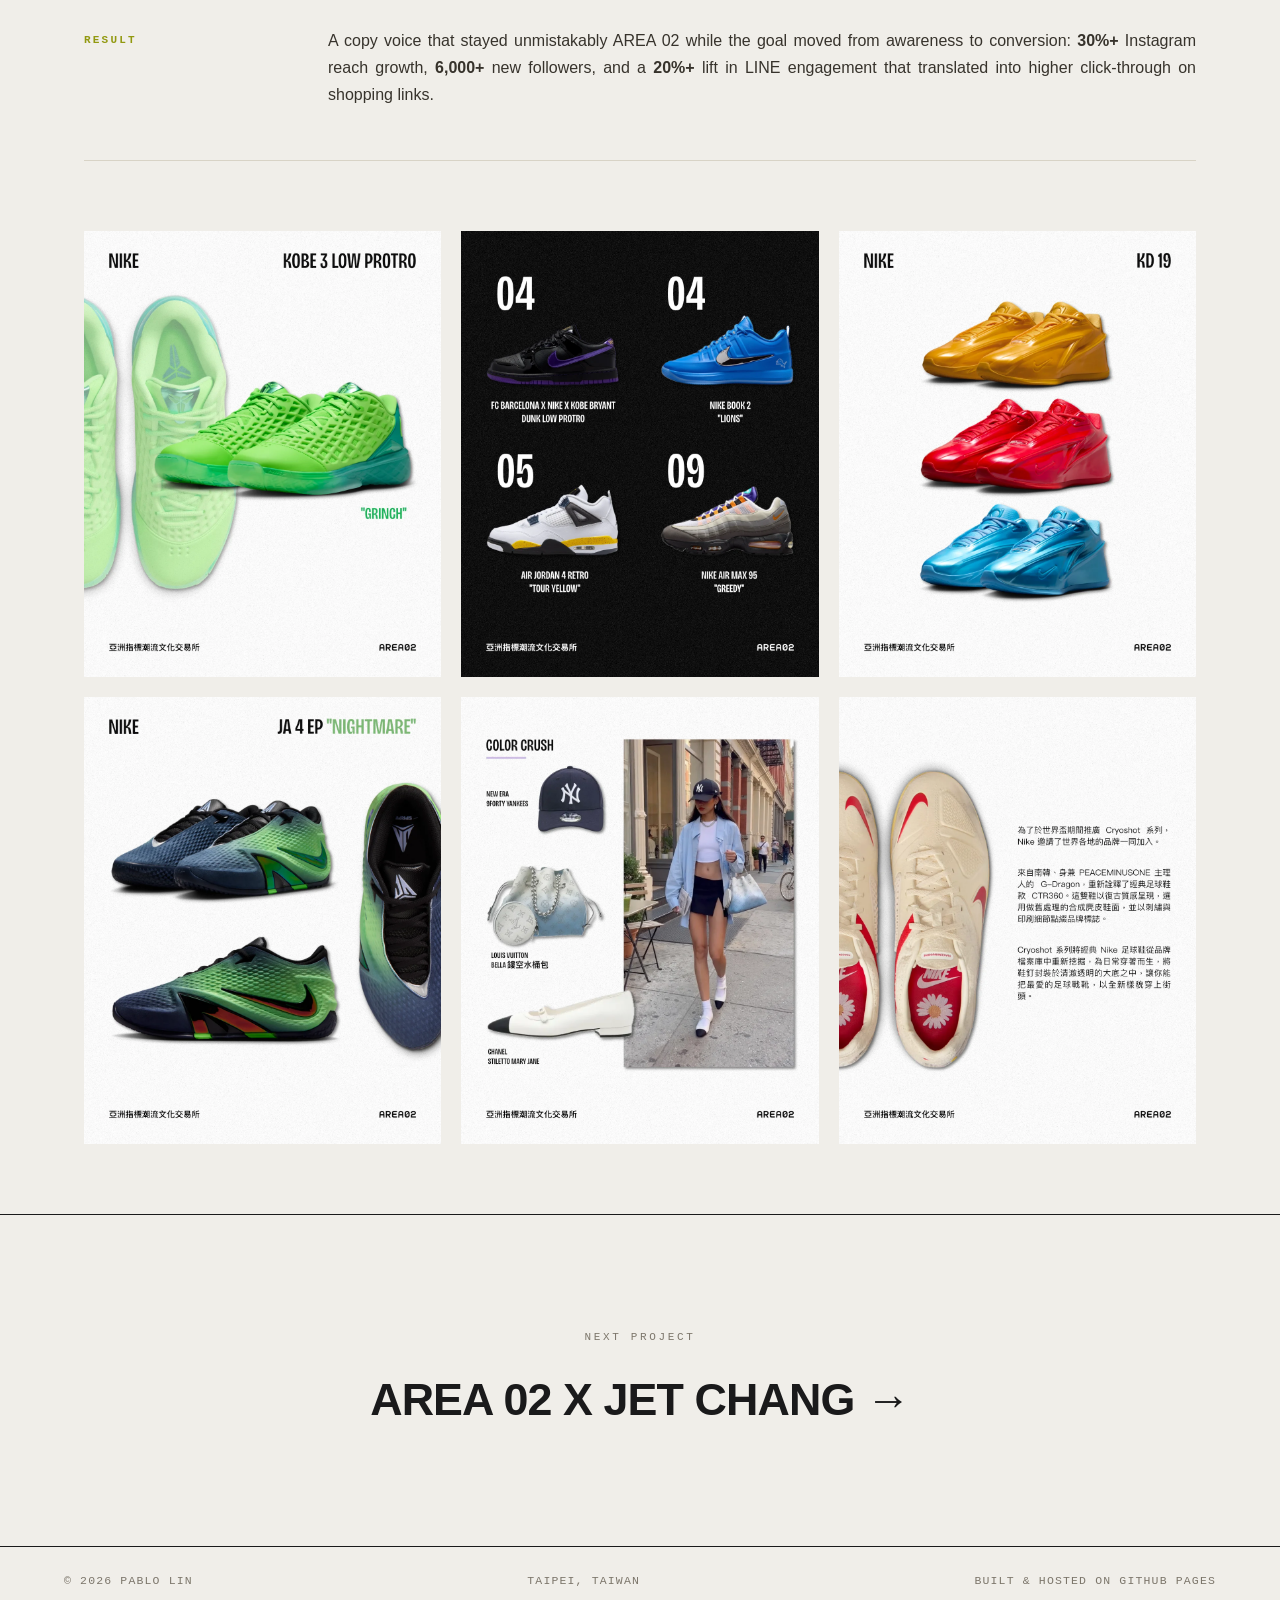
==== commit afe52bec: "更新網站日期格式" ====
--- a/work/area02-copywriting.html
+++ b/work/area02-copywriting.html
@@ -24,7 +24,7 @@
   <!-- 疊在圖上、靠左下的文字 -->
   <div class="cw-hero-caption">
     <a href="../index.html#work" class="backlink">← Back to Work</a>
-    <div class="case-tags">Social / Growth · 2023 – Now</div>
+    <div class="case-tags">Social / Growth · 2023 – 2026</div>
     <h1 class="cw-title">AREA 02 Social Strategy</h1>
     <p class="cw-sub">From specialist to supervisor.</p>
   </div>
@@ -43,7 +43,7 @@
   <div class="case-body reveal">
     <h3>Phase 01 — Specialist</h3>
     <div>
-      <p><b>2023 / 07 — 2025 / 04</b>　Built the brand's voice from the ground up. Ran Instagram, Threads, and Facebook independently — writing the copy and shaping the layouts that kept AREA 02's tone consistent across product promotion, release calendars, and Reels unboxings. In one year, grew Instagram reach by <strong>30%+</strong> and added <strong>6,000+</strong> followers.</p>
+      <p><b>Jul. 2023 — Apr. 2025</b>　Built the brand's voice from the ground up. Ran Instagram, Threads, and Facebook independently — writing the copy and shaping the layouts that kept AREA 02's tone consistent across product promotion, release calendars, and Reels unboxings. In one year, grew Instagram reach by <strong>30%+</strong> and added <strong>6,000+</strong> followers.</p>
     </div>
   </div>
 
@@ -51,7 +51,7 @@
   <div class="case-body reveal">
     <h3>Phase 02 — Supervisor</h3>
     <div>
-      <p><b>2025 / 11 — 2026/09</b>　Shifted the focus to conversion. Leading the social team and strategy, reframed copy from "engagement-first" to "traffic and sales-first," syncing weekly with the product team on what to push.<br><br>Rebuilt the LINE official account with conversational automation (BotBonnie, Omnichat) and channel-exclusive giveaways, lifting LINE engagement <strong>20%+</strong> and driving click-throughs to shopping links, tracked end-to-end with UTM parameters and monitored in Looker Studio.</p>
+      <p><b>Nov. 2025 — Sep. 2026</b>　Shifted the focus to conversion. Leading the social team and strategy, reframed copy from "engagement-first" to "traffic and sales-first," syncing weekly with the product team on what to push.<br><br>Rebuilt the LINE official account with conversational automation (BotBonnie, Omnichat) and channel-exclusive giveaways, lifting LINE engagement <strong>20%+</strong> and driving click-throughs to shopping links, tracked end-to-end with UTM parameters and monitored in Looker Studio.</p>
     </div>
   </div>
 
